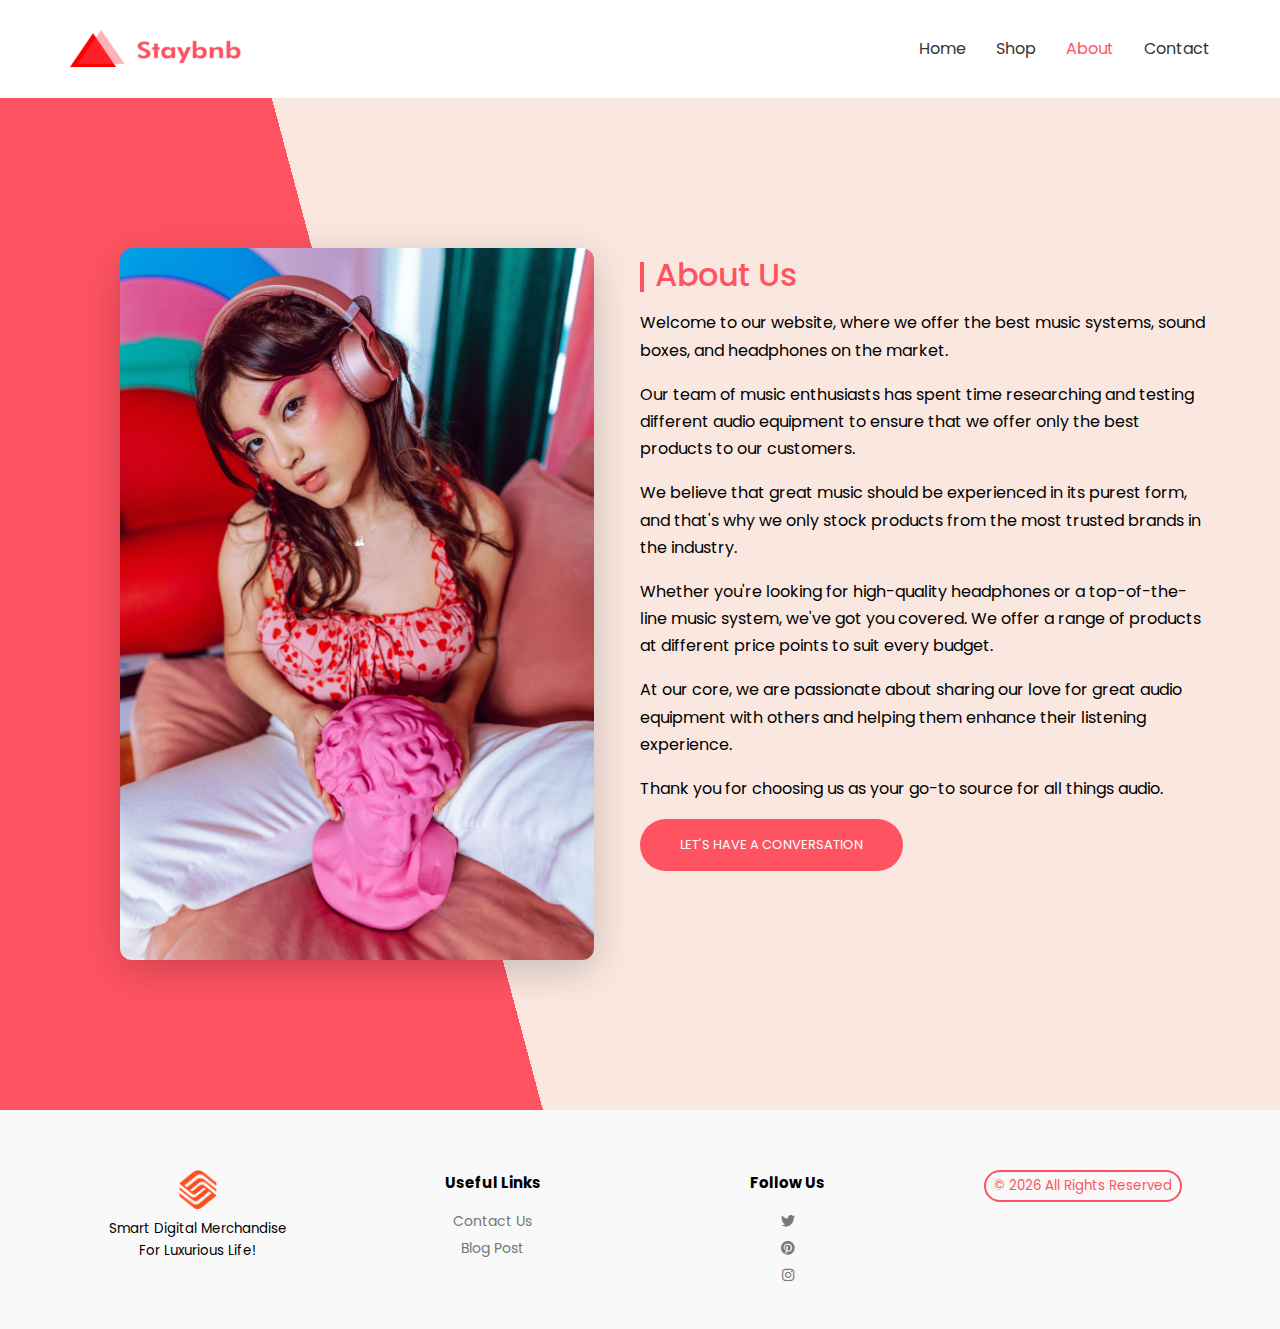
==== about.html @ e1371b51 "Upload Files" ====
<!DOCTYPE html>
<html lang="en">
	<head>
		<meta charset="UTF-8" />
		<meta name="viewport" content="width=device-width, initial-scale=1.0" />
		<link rel="preconnect" href="https://fonts.gstatic.com">
		<link rel="stylesheet" type="text/css" href="https://fonts.googleapis.com/css2?family=Poppins:wght@100;200;300;400;500;600;700;800;900&display=swap" />
		<link rel="stylesheet" type="text/css" href="https://cdnjs.cloudflare.com/ajax/libs/font-awesome/6.2.1/css/all.min.css" />
		<link rel="stylesheet" type="text/css" href="resources/css/grid.css" />
		<link rel="stylesheet" type="text/css" href="resources/css/main.css" />
		<link rel="stylesheet" type="text/css" href="resources/css/responsive.css" />
		<title>About Us &#8212; Affiliate Marketing Website</title>
	</head>
	<body>
		<!-- 'Header' begins -->
		<div id="header" class="no-background header-modified">
			<div class="row">
				<div class="colm-100">
					<!-- 'Logo and Navigation' begins -->
					<div class="logo-and-nav">
						<a href="index.html" class="logo"><img src="resources/images/logo.png" alt="Website Logo" /></a>
						<ul class="navigation">
							<li><a href="index.html">Home</a></li>
							<li><a href="shop.html">Shop</a></li>
							<li><a href="about.html" class="active-page">About</a></li>
							<li><a href="contact.html">Contact</a></li>
						</ul>
						<div class="menu-icon"><i class="fa fa-bars" aria-hidden="true"></i></div>
					</div>
					<!-- 'Logo and Navigation' ends -->
				</div>
			</div>
		</div>
		<!-- 'Header' ends -->
		<div id="about-us">
			<div class="row">
				<div class="colm-100">
					<div id="about-box">
						<div id="about-img">
							<img src="./resources/images/pexels-rodnae-productions-7035302.jpg" alt="">
						</div>
						<div id="about-txt">
							<h1>About Us</h1>
							<p>Welcome to our website, where we offer the best music systems, sound boxes, and headphones on the market.</p>
							<p>Our team of music enthusiasts has spent time researching and testing different audio equipment to ensure that we offer only the best products to our customers.</p>
							<p>We believe that great music should be experienced in its purest form, and that's why we only stock products from the most trusted brands in the industry.</p>
							<p>Whether you're looking for high-quality headphones or a top-of-the-line music system, we've got you covered. We offer a range of products at different price points to suit every budget.</p>
							<p>At our core, we are passionate about sharing our love for great audio equipment with others and helping them enhance their listening experience.</p>
							<p>Thank you for choosing us as your go-to source for all things audio.</p>
							<a class="btn btn-rose" href="contact.html">Let's have a conversation</a>
						</div>
					</div>
				</div>
			</div>
		</div>
		<!-- 'Footer' begins -->
		<div id="footer">
			<div class="row">
				<div class="colm-25">
					<div class="footer-logo">
						<a href="index.html">
						<img src="resources/images/logo-small.png" alt="Logo" />
						<small>Smart Digital Merchandise<br /> For Luxurious Life!</small>
						</a>
					</div>
				</div>
				<div class="colm-25">
					<div class="useful-links">
						<h3 class="footer-menu-heading">Useful Links</h3>
						<ul class="footer-menu">
							<li class="footer-menu-item"><a href="#" class="footer-menu-link">Contact Us</a></li>
							<li class="footer-menu-item"><a href="#" class="footer-menu-link">Blog Post</a></li>
						</ul>
					</div>
				</div>
				<div class="colm-25">
					<div class="follow-us">
						<h3 class="footer-menu-heading">Follow Us</h3>
						<ul class="footer-menu">
							<li class="footer-menu-item"><a href="#" class="footer-menu-link"><i class="fa-brands fa-twitter"></i></a></li>
							<li class="footer-menu-item"><a href="#" class="footer-menu-link"><i class="fa-brands fa-pinterest"></i></a></li>
							<li class="footer-menu-item"><a href="#" class="footer-menu-link"><i class="fa-brands fa-instagram"></i></a></li>
						</ul>
					</div>
				</div>
				<div class="colm-25">
					<div class="copy-right">
						<small>
							©
							<script type="text/javascript">
								document.write(new Date().getFullYear());
							</script> All Rights Reserved
						</small>
					</div>
				</div>
			</div>
		</div>
		<!-- 'Footer' ends -->
		<script type="text/javascript" src="resources/js/main.js"></script>
	</body>
</html>
---- resources/css/grid.css ----
﻿:root {
	--horizontal-gutter: 4rem;	/*-----------  HORIZONTAL GUTTER  -----------*/
}

.row {
	max-width: 114rem;	/*-----------  MAXIMUM WIDTH OF GRID SYSTEM  -----------*/
	height: auto;
	font-size: 1.6rem;
	margin: 0 auto;
	margin-bottom: 8rem;	/*-----------  VERTICAL GUTTER  -----------*/
}

.row:last-child {
	margin-bottom: 0;	/*-----------  REMOVES VERTICAL GUTTER FOR THE LAST ROW FROM TOP  -----------*/
}

.row::after {
	content: "";
	display: table;
	clear: both;
}


/*-----------------------------------------------------------------------------------*/
/*-----------  COMMON STYLES APPLICABLE TO ALL TYPES OF COLUMNS IN A ROW  -----------*/
/*-----------------------------------------------------------------------------------*/
.row [class^="colm-"] {
	height: auto;
	margin-right: var(--horizontal-gutter);
	float: left;
}

.row [class^="colm-"]:last-of-type {
	margin-right: 0;	/*-----------  REMOVES HORIZONTAL GUTTER FOR THE LAST COLUMN FROM LEFT  -----------*/
}


/*-----------------------------------------------------------------------------------*/
/*-----------  COMMON STYLES APPLICABLE TO ALL TYPES OF COLUMNS IN A ROW  -----------*/
/*-----------------------------------------------------------------------------------*/
.row .colm-20 {
	width: calc((100% - 4 * var(--horizontal-gutter)) / 5);
}

.row .colm-25 {
	width: calc((100% - 3 * var(--horizontal-gutter)) / 4);
}

.row .colm-33 {
	width: calc((100% - 2 * var(--horizontal-gutter)) / 3);
}

.row .colm-50 {
	width: calc((100% - var(--horizontal-gutter)) / 2);
}

.row .colm-66 {
	width: calc(((100% - 2 * var(--horizontal-gutter)) / 3) * 2 + var(--horizontal-gutter));
}

.row .colm-75 {
	width: calc(((100% - 3 * var(--horizontal-gutter)) / 4) * 3 + 2 * var(--horizontal-gutter));
}

.row .colm-100 {
	width: 100%;
}
---- resources/css/main.css ----
*,
*::before,
*::after {
	padding: 0;
	margin: 0;
	box-sizing: inherit;
}

html {
	font-size: 62.5%;
	scroll-behavior: smooth;
}

body {
	font-family: 'Poppins', sans-serif;
	font-size: 1rem;
	font-weight: 400;
	line-height: 1.7;
	box-sizing: border-box;
}

ul {
	list-style-type: none;
}

a:link,
a:visited,
a:hover,
a:active {
	text-decoration: none;
}

img {
	max-width: 100%;
}

:root {
	--fiery-rose: #ff5361;
	--fiery-rose-dark: #e91e3b;
	--pink-lemonade: #ffebec;
	--orange: #fc4c1c;
	--orange-dark: #e4562f;
	--linen: #fae8e0;
	--snow: #f9f9f9;
	--boulder: #777;
	--davys-grey: #555;
	--dark-charcoal: #333;
	--black-olive: #3e3e3e;
	--gun-powder: #4d4d4f;
}


/*--------------------------------------------------------*/
/*-------------------- ANIMATIONS ------------------------*/
/*--------------------------------------------------------*/
@keyframes slideLeft {
	0% {
		opacity: 0;
		transform: translateX(10rem);
	}

	80% {
		opacity: 0;
	}

	100% {
		opacity: 1;
		transform: translate(0);
	}
}

@keyframes slideLeftNoDelay {
	0% {
		opacity: 0;
		transform: translateX(10rem);
	}

	100% {
		opacity: 1;
		transform: translate(0);
	}
}

@keyframes moveInFromRight {
	0% {
		opacity: 0;
		-webkit-transform: translateX(10rem);
		transform: translateX(10rem);
	}

	80% {
		-webkit-transform: translateX(-1rem);
		transform: translateX(-1rem);
	}

	100% {
		opacity: 1;
		-webkit-transform: translate(0);
		transform: translate(0);
	}
}

@keyframes moveUpAndDown {
	from {
		transform: translate3d(0, -2.5rem, 0);
	}

	to {
		transform: translate3d(0, 0, 0);
	}
}

@keyframes moveInFromBottom {
	0% {
		opacity: 0;
		-webkit-transform: translateY(3rem);
		transform: translateY(3rem);
	}

	100% {
		opacity: 1;
		-webkit-transform: translate(0);
		transform: translate(0);
	}
}

/*--------------------------------------------------------*/
/*-------------------- ANIMATIONS ------------------------*/
/*--------------------------------------------------------*/


/*--------------------------------------------------------*/
/*-------------------- BUTTONS ---------------------------*/
/*--------------------------------------------------------*/
.btn:link,
.btn:visited {
	display: inline-block;
	font-size: 1.3rem;
	text-transform: uppercase;
	text-decoration: none;
	padding: 1.5rem 4rem;
	border-radius: 100px;
	-webkit-transition: all .2s;
	-o-transition: all .2s;
	transition: all .2s;
	position: relative;
}

.btn:hover {
	-webkit-transform: translateY(-3px);
	-ms-transform: translateY(-3px);
	transform: translateY(-3px);
	-webkit-box-shadow: 0 1rem 2rem rgba(0, 0, 0, 0.2);
	box-shadow: 0 1rem 2rem rgba(0, 0, 0, 0.2);
}

.btn:active {
	-webkit-transform: translateY(-1px);
	-ms-transform: translateY(-1px);
	transform: translateY(-1px);
	-webkit-box-shadow: 0 .5rem 1rem rgba(0, 0, 0, 0.2);
	box-shadow: 0 .5rem 1rem rgba(0, 0, 0, 0.2);
}

.btn::after {
	content: '';
	display: inline-block;
	width: 100%;
	height: 100%;
	border-radius: 100px;
	position: absolute;
	top: 0;
	left: 0;
	z-index: -1;
	-webkit-transition: all .4s;
	-o-transition: all .4s;
	transition: all .4s;
}

.btn:hover::after {
	-webkit-transform: scaleX(1.4), scaleY(1.6);
	-ms-transform: scaleX(1.4), scaleY(1.6);
	transform: scaleX(1.4), scaleY(1.6);
}

.btn-white {
	background-color: #fff;
	color: var(--boulder);
}

.btn-white::after {
	background-color: #fff;
	opacity: 0;
}

.btn-phantom:link,
.btn-phantom:visited {
	background-color: #fff;
	color: var(--boulder);
	-webkit-box-shadow: 0 .5rem 1rem rgba(0, 0, 0, 0.2);
	box-shadow: 0 .5rem 1rem rgba(0, 0, 0, 0.2);
}

.btn-phantom:hover,
.btn-phantom:active {
	outline: 2px solid var(--fiery-rose);
	color: var(--fiery-rose);
}

.btn-rose:link,
.btn-rose:visited {
	background-color: var(--fiery-rose);
	color: #fff;
}

.btn-rose:hover,
.btn-rose:active {
	background-color: var(--fiery-rose-dark);
	color: #fff;
}

.btn-rose::after,
.form-element button:after {
	background-color: var(--fiery-rose);
	opacity: 0;
}

.btn-animated {
	animation: slideLeft 2.2s linear forwards;
}

.btn-custom:link,
.btn-custom:visited {
	font-size: 1.2rem !important;
	padding: 1rem 1.5rem !important;
}

.btn-custom:hover,
.btn-custom:active {
	font-size: 1.2rem !important;
}

/*--------------------------------------------------------*/
/*-------------------- BUTTONS ---------------------------*/
/*--------------------------------------------------------*/


/*--------------------------------------------------------*/
/*-------------------- OTHER UTILITY CLASSES -------------*/
/*--------------------------------------------------------*/
.no-background {
	background: none !important;
	/*-----------  RESETS 'header' CLASS DEFINED LATER  -----------*/
	height: auto !important;
	position: static !important;
}

.active-page:link,
.active-page:visited {
	color: var(--fiery-rose) !important;
}

.active-page:hover,
.active-page:active {
	color: var(--fiery-rose-dark) !important;
}


.text-center {
	text-align: center !important;
}

.float-right {
	float: right;
}

.margin-bottom-big {
	margin-bottom: 8rem;
}

.margin-bottom-small {
	margin-bottom: 1rem;
}

.row-redefined {
	margin-bottom: 4rem;
	/*-----------  RESETS VERTICAL GUTTER DEFINED EARLIER  -----------*/
}

.section-title {
	display: table;
	font-size: 3.5rem;
	text-transform: capitalize;
	font-weight: 600;
	margin: 0 auto;
	/* text-shadow: .5rem 1rem 2rem rgba(0, 0, 0, 0.2); */
	text-shadow: .5rem 1rem 2rem rgba(252, 76, 28, 0.2);
}

.section-title span {
	background-image: linear-gradient(var(--linen), var(--fiery-rose));
	background-clip: text;
	-webkit-background-clip: text;
	font-weight: 700;
	color: transparent;
	-webkit-transition: all .2s;
	-o-transition: all .2s;
	transition: all .2s ease-in-out;
}

.section-title:hover {
	transform: translateY(-.3rem) scale(1.1);
}

.section-desc {
	display: table;
	max-width: 54rem;
	font-size: 1.6rem;
	color: var(--boulder);
	line-height: 1.625;
	margin: 0 auto 1rem auto;
}

.section-heading {
	font-size: 1.6rem !important;
	margin-top: 2rem;
	margin-bottom: 1rem;
}

/*--------------------------------------------------------*/
/*-------------------- OTHER UTILITY CLASSES -------------*/
/*--------------------------------------------------------*/

#header {
	background-image: radial-gradient(#fff, var(--pink-lemonade));
	background-position: center;
	background-size: cover;
	position: relative;
	padding-bottom: .1rem;
	overflow: hidden;
}

#header .logo-and-nav {
	display: flex;
	justify-content: space-between;
	align-items: center;
	padding: 3rem 0;
}

.logo-and-nav .logo img {
	display: block;
}

.logo-and-nav .navigation {
	display: flex;
	align-items: center;
}

.navigation li:not(:first-of-type) {
	padding-left: 3rem;
}

.navigation li a:link,
.navigation li a:visited {
	color: var(--dark-charcoal);
	transition: color .3s ease-in-out;
}

.navigation li a:hover,
.navigation li a:active {
	color: var(--boulder);
}

.logo-and-nav .menu-icon {
	display: none;
}

#header .what-we-offer {
	display: flex;
	align-items: center;
	padding: 14rem 0;
	position: relative;
	overflow: hidden;
}

.what-we-offer .tagline {
	flex: 0 0 50%;
}

.tagline h1 {
	font-size: 5rem;
	line-height: 1.2;
	font-weight: 700;
	margin-bottom: 2.5rem;
}

.tagline p {
	margin-bottom: 3rem;
	animation: slideLeft 1.7s linear forwards;
}

.tagline .tagline-line-1 {
	display: block;
	animation: slideLeftNoDelay 1s linear forwards;
}

.tagline .tagline-line-2 {
	display: block;
	animation: slideLeftNoDelay 1s linear forwards;
}

.what-we-offer .flagship {
	flex: 1;
	overflow: hidden;
}

.flagship img {
	display: block;
	width: auto;
	height: 48rem;
	animation: moveUpAndDown 1.1s;
	animation-direction: alternate;
	animation-timing-function: cubic-bezier(.5, 0.05, 1, .5);
	animation-iteration-count: infinite;
	position: absolute;
	right: 5%;
	bottom: 5.3rem;
}

.what-we-offer .btn:link,
.what-we-offer .btn:visited {
	color: #fff;
	background-color: var(--fiery-rose);
}

.what-we-offer .btn:hover,
.what-we-offer .btn:active {
	color: #fff;
	background-color: var(--fiery-rose-dark);
}

.header-modified {
	background-color: #fff;
	box-shadow: 0 .5rem 1rem rgb(0, 0, 0, 0.05);
}

.custom-shape-divider-bottom-1674999912 {
	position: absolute;
	bottom: 0;
	left: 0;
	width: 100%;
	overflow: hidden;
	line-height: 0;
	transform: rotate(180deg);
}

.custom-shape-divider-bottom-1674999912 svg {
	position: relative;
	display: block;
	width: calc(100% + 1.3px);
	height: 150px;
	transform: rotateY(180deg);
}

.custom-shape-divider-bottom-1674999912 .shape-fill {
	fill: #FFFFFF;
}

#categories-section {
	padding: 5rem 0 11rem 0;
}

#categories-section .category {
	transition: all .5s ease-in-out;
}

.category:hover {
	transform: translateY(-.5rem) scale(1.1);
}

.category .caption span {
	transition: all .5s ease-in-out;
}

.category:hover .caption span {
	color: #fff;
	background-color: var(--fiery-rose);
}

.category a {
	color: transparent;
}

.category img {
	display: block;
	width: 100%;
	height: auto;
	border-radius: 12px;
}

.category .caption {
	margin-top: -1.5rem;
	text-align: center;
	z-index: 2;
}

.category .caption span {
	font-size: 1.3rem;
	text-transform: uppercase;
	text-decoration: none;
	background-color: #fff;
	color: var(--boulder);
	padding: 1.5rem 4rem;
	border-radius: 20rem;
	-webkit-box-shadow: 0 1rem 2rem rgba(0, 0, 0, 0.2);
	box-shadow: 0 1rem 2rem rgba(0, 0, 0, 0.2);
}

#popular-products-section {
	background-color: rgb(252, 250, 250, 0.7);
}

#popular-products-section,
#new-arrivals-section {
	padding: 6rem 0;
}

.merchandises .merchandise {
	transition: transform .5s;
}

.merchandises .merchandise:hover {
	transform: translateY(-.5rem);
}

.merchandises .merchandise img {
	display: block;
	width: 100%;
	height: auto;
	border-radius: 12px;
}

.merchandise h3 {
	font-weight: 400;
	margin-top: .5rem;
	margin-left: .5rem;
}

.merchandise .btn {
	margin: 1.35rem 0 0 0;
}

.merchandise .btn .fa {
	padding-right: .6rem;
}

.merchandise small {
	display: block;
	margin-top: .5rem;
	margin-left: .5rem;
}

.rating {
	margin-top: .5rem;
	margin-left: .5rem;
}

.rating .fa {
	color: var(--orange);
	transition: .4s;
}

.rating .fa:hover {
	color: var(--orange-dark);
	transform: scale(1.3);
}

#offers-section {
	background-image: radial-gradient(#fff, var(--linen));
	padding: 12rem 0 4.5rem 0;
}

#offers-section .offer-img img {
	display: block;
	margin: 0 auto;
	width: auto;
	height: 50rem;
	animation: moveUpAndDown 1.1s;
	animation-direction: alternate;
	animation-timing-function: cubic-bezier(.5, 0.05, 1, .5);
	animation-iteration-count: infinite;
}

#offers-section .offer-text {
	width: 100%;
	height: 50rem;
	padding-top: 10rem;
}

.offer-text h3 {
	font-size: 3.5rem;
}

.offer-text small {
	display: block;
}

.offer-text .btn {
	margin: 1.5rem 0 0 0;
	padding: 1rem 3rem;
}

#footer {
	background-color: var(--snow);
	/* background-color: #eeedec; */
	padding: 6rem 0 4rem 0;
}

#footer .footer-logo {
	text-align: center;
}

.footer-logo a {
	color: transparent;
}

.footer-logo img {
	width: 4rem;
	height: auto;
}

.footer-logo small {
	display: block;
	color: #000;
}

.footer-menu-heading {
	font-size: 1.5rem;
	text-align: center;
	margin-bottom: 1.2rem;
}

.footer-menu {
	text-align: center;
}

.footer-menu .footer-menu-item .footer-menu-link:link,
.footer-menu .footer-menu-item .footer-menu-link:visited {
	font-size: 1.4rem;
	color: var(--boulder);
}

.footer-menu .footer-menu-item .footer-menu-link:hover,
.footer-menu .footer-menu-item .footer-menu-link:active {
	color: var(--fiery-rose);
}

.footer-menu .footer-menu-item .footer-menu-link:hover i,
.footer-menu .footer-menu-item .footer-menu-link:active i {
	transform: scale(1.1);
}

#footer .copy-right {
	width: 100%;
	height: auto;
	text-align: center;
}

.copy-right small {
	display: inline-block;
	color: var(--fiery-rose);
	padding: .3rem .8rem;
	border: 2px solid var(--fiery-rose);
	border-radius: 100px;
}

.price {
	display: block;
	font-size: 2rem;
	font-weight: 600;
	margin-top: 2rem;
}

#all-products-section #product-category-tabs {
	display: flex;
	justify-content: center;
	margin: 1.5rem 1rem;
}

#product-category-tabs ul {
	display: flex;
	width: 100%;
}

#product-category-tabs ul li {
	width: calc((100% - 2 * .7rem) / 3);
	/* border: 1px solid red; */
}

#product-category-tabs ul li:not(:last-child) {
	margin-right: .7rem;
}

#product-category-tabs ul li .product-category-tab {
	/*padding: 1rem 2.5rem;*/
	width: 100%;
	height: 100%;
	/* border: 1px solid green; */
	text-align: center;
	font-weight: 600;
	letter-spacing: .1rem;
	text-transform: uppercase;
	opacity: 0.8;
	transition: all .2s ease-in-out;
}

#product-category-tabs ul li.active .product-category-tab,
#product-category-tabs ul li .product-category-tab:hover {
	opacity: 1;
	transform: translateY(-.2rem);
}

.product-category-tab {
	background: none;
	color: inherit;
	border: none;
	padding: 0;
	font: inherit;
	cursor: pointer;
	outline: inherit;
}

.product-category-tab .tab-icon {
	color: var(--fiery-rose);
}

.product-category-tab .tab-label {
	color: var(--dark-charcoal);
	margin-left: .25rem;
}

.active-tab>.tab-label {
	color: var(--fiery-rose);
}

#all-products-section .product {
	display: flex;
	justify-content: space-between;
	flex-wrap: wrap;
	padding: 3rem 0;
	border-top: 1px solid #ccc;
}

.product .product-image {
	flex: 0 0 40%;
}

.product-image img {
	display: block;
	width: auto;
	max-width: 100%;
	max-height: 70rem;
	margin: 0 auto;
	/* border-radius: 1.2rem; */
}

.product .product-info {
	flex: 0 0 58%;
	/* color: var(--davys-grey); */
}

.product-info h2 {
	font-size: 2.2rem;
	font-weight: 600;
	color: var(--dark-charcoal);
	margin: .4rem 0 .67rem 0;
}

.product-info .rating i {
	color: #ff5361;
}

.product-info .rating i:not(:last-of-type) {
	margin-right: .4rem;
}

.product-highlights {
	color: var(--fiery-rose);
	font-weight: 500;
	text-transform: capitalize;
	margin-bottom: 1.34rem;
}

.product-description,
.additional-info {
	margin-top: 1.1rem;
	margin-bottom: .9rem;
}

.product-info .product-feature {
	margin-left: 1rem;
	margin-bottom: 1rem;
	font-weight: 500;
	font-size: 1.5rem;
	letter-spacing: .04rem;
}

.product-feature span {
	color: #0cff84;
	font-size: 1.7rem;
	font-weight: 900 !important;
	margin-right: .3rem;
}

.product-info h4 {}

#contact-us {
	padding: 15rem 0;
	/* background-color: var(--fiery-rose); */
	background-image: linear-gradient(to right bottom, var(--fiery-rose), var(--fiery-rose-dark));
}

#contact-us #contact-box {
	width: 100%;
	background-color: var(--black-olive);
	border-radius: 12px;
	box-shadow: 0 2rem 4rem rgba(0, 0, 0, 0.4);
}

#contact-box #contact-box-header {
	background-color: var(--gun-powder);
	padding: 1rem 2rem;
	border-radius: 12px 12px 0 0;
	display: flex;
	justify-content: space-between;
	align-items: center;
}

#contact-box-header-left .contact-box-header-circle {
	display: inline-block;
	width: 8px;
	height: 8px;
	margin-right: 3px;
	border-radius: 50%;
}

.contact-box-header-circle.one {
	background-color: #ed1c6f;
}

.contact-box-header-circle.two {
	background-color: #e8e925;
}

.contact-box-header-circle.three {
	background-color: #74c54f;
}

#contact-box-header-right .contact-box-header-ellipsis {
	display: inline-block;
	width: 3px;
	height: 3px;
	margin-left: 2px;
	border-radius: 50%;
	background-color: #999;
}

#contact-box #contact-box-content {
	display: flex;
}

#contact-box-content .contact-info {
	flex: 1;
	padding: 5rem;
}

.contact-info.left {
	display: flex;
	flex-direction: column;
}

.contact-info.left h1 {
	display: flex;
	flex-direction: column;
	color: var(--fiery-rose);
	font-size: 2.5rem;
	font-weight: 500;
	position: relative;
}

.contact-info.left h1:after {
	content: '';
	display: block;
	left: 0;
	bottom: -1rem;
	width: 2.5rem;
	height: .4rem;
	background-color: var(--fiery-rose);
	position: absolute;
}

.contact-info.left p {
	margin-top: auto;
	font-size: 1.1rem;
	color: #888;
}

.form-element {
	margin-bottom: 1.5rem;
}

.form-element.message {
	margin-top: 4rem;
}

.form-element.send {
	margin-bottom: 0;
}

.form-control {
	width: 100%;
	padding: 1rem 0;
	background-color: transparent;
	border: none;
	border-bottom: 1px solid #666;
	outline: none;
	color: #ddd;
	font-size: 1.4rem;
	text-transform: uppercase;
	transition: border-color .2s;
}

.form-control::placeholder {
	/* color: #666; */
	color: #888;
}

.form-control:focus {
	border-bottom-color: #ddd;
}

.form-button {
	display: inline-block;
	text-transform: uppercase;
	background-color: transparent;
	color: var(--fiery-rose);
	font-size: 1.4rem;
	border: 2px solid var(--fiery-rose);
	border-radius: 100px;
	outline: none;
	cursor: pointer;
	padding: 0.2rem 1rem;
	transition: all .1s;
}

.form-button:hover,
.form-button:active {
	color: var(--fiery-rose-dark);
	border: 2px solid var(--fiery-rose-dark);
}

#about-us {
	padding: 10rem 0;
	/* background-color: var(--fiery-rose); */
	background-image: linear-gradient(75deg, var(--fiery-rose) 0%, var(--fiery-rose) 35%, var(--linen) 35%, var(--linen) 100%);
	/* background-image: radial-gradient(circle at 0, var(--fiery-rose) 35%, var(--pink-lemonade) 35%); */
}

#about-us #about-box {
	width: 100%;
	background-color: transparent;
	display: flex;
	justify-content: space-between;
	flex-wrap: wrap;
}

#about-box #about-img {
	flex: 0 0 46%;
	padding: 5rem 0 5rem 5rem;
}

#about-img img {
	display: block;
	width: 100%;
	height: auto;
	border-radius: 12px;
	box-shadow: 0 1rem 4rem rgba(0, 0, 0, 0.2);
}

#about-box #about-txt {
	flex: 0 0 50%;
	padding: 5rem 0 5rem 0;
}

#about-txt h1 {
	color: var(--fiery-rose);
	font-weight: 500;
	position: relative;
	margin: 0 0 .7rem 1.5rem;
}

#about-txt h1:after {
	content: '';
	display: block;
	left: -1.5rem;
	top: 25%;
	width: .4rem;
	height: 3rem;
	background-color: var(--fiery-rose);
	position: absolute;
}

#about-txt p {
	margin-bottom: 1.7rem;
}
---- resources/css/responsive.css ----
/*--- Big desktops ---*/
@media only screen and (min-width:112.5em) {	/*1800px*/
	html {
		font-size: 75%;
	}
}


/*--- Tablets in landscape mode ---*/
@media only screen and (max-width:75em) {	/*1200px*/
	:root {
		--horizontal-gutter: 3rem !important;	/*-----------  HORIZONTAL GUTTER  -----------*/
	}
	html {
		font-size: 56.25% !important;
	}
	.row {
		max-width: 90% !important;	/*-----------  MAXIMUM WIDTH OF GRID SYSTEM  -----------*/
	}
	.tagline h1 {
		font-size: 4.5rem !important;
		line-height: 1.2;
		font-weight: 700;
		margin-bottom: 2.5rem;
	}
	.category .caption span {
		font-size: 1.2rem !important;
		letter-spacing: .05rem;
		padding: .75rem 2rem !important;
	}
	.product-details-img .main-img img {
		width: 26.38rem;
		height: 34.56rem;
	}
}


/*--- Tablets in portrait mode ---*/
@media only screen and (max-width:56.25em) {	/*900px*/
	:root {
		--horizontal-gutter: 6rem !important;	/*-----------  HORIZONTAL GUTTER  -----------*/
	}
	.row {
		width: 90% !important;
		max-width: 65rem !important;
		margin-bottom: 6rem;
	}
	.row:not(:first-of-type) {
		margin-bottom: 0 !important;
	}
	.row [class^="colm-"] {
		width: 100%;
		margin: 0 auto 6rem auto !important;
	}
	html {
		font-size: 50%;
	}
	body {
		padding: 0;
	}
	/*--------------------------------------------------------*/
	/*-------------------- OTHER UTILITY CLASSES -------------*/
	/*--------------------------------------------------------*/
	.margin-bottom-big {
		margin-bottom: 5rem;
	}
	.row-redefined {
		margin-bottom: 1rem;	/*-----------  RESETS VERTICAL GUTTER DEFINED EARLIER  -----------*/
	}
	/*--------------------------------------------------------*/
	/*-------------------- OTHER UTILITY CLASSES -------------*/
	/*--------------------------------------------------------*/
	.logo-and-nav:hover::before {
		display: none;
	}
	.logo-and-nav .navigation {
		display: block;
		width: calc(100% - 2rem);
		height: 0;
		position: absolute;
		top: 7.5rem;
		left: 50%;
		transform: translateX(-50%);
		background-color: #333;
		/* padding: 1.5rem 0; */
		border-radius: 3px;
		z-index: 20;
		overflow: hidden;
		transition: all .2s ease;
	}
	.navigation li {
		display: block;
	}
	.navigation li a:link,
	.navigation li a:visited {
		display: block;
		color: #fff;
		text-align: right;
		padding: 0 3.75rem 0 0 !important;
	}
	.logo-and-nav .menu-icon {
		display: flex;
		align-items: center;
		font-size: 2.75rem;
		cursor: pointer;
	}
	.menu-icon i {
		transition: all 1s ease;
	}
	#header .what-we-offer {
		flex-direction: column-reverse;
		padding: 6rem 0 8rem 0;
		overflow: hidden;
	}
	.what-we-offer .tagline {
		flex: 1 !important;
		text-align: center;
	}
	.what-we-offer .flagship {
		overflow: hidden;
		padding-top: 2.5rem;
	}
	.flagship img {
		display: block;
		position: static;
		right: 0;
		bottom: 0;
		margin: 0 auto;
	}
	.category:hover {
		transform: translateY(-.5rem) scale(1.025) !important;
	}
	.category .caption span {
		font-size: 1.3rem !important;
		padding: 1.5rem 8rem !important;
	}
	.product-catalogue .section-title {
		margin: 0;	/*-----------  RESETS 'section-title' CLASS DEFINED EARLIER  -----------*/
		font-size: 2.3rem;
	}
	.product-catalogue form select {
		border: 1px solid var(--orange);
		border-radius: 100px;
		outline: 1px solid transparent;
		padding: .35rem 1rem;
	}
	.merchandise {
		text-align: center;
	}
	.merchandise h3 {
		font-weight: 400;
		margin-top: 1.2rem;
		margin-left: .5rem;
	}
	.exhaustive {
		margin-top: 1.75rem !important;
	}
	#offers-section {
		text-align: center;
		padding: 8rem 0 2rem 0;
	}
	#offers-section .offer-img {
		margin-bottom: -6rem;
	}
	#offers-section .offer-img img {
		margin: 0 auto;
	}
	#offers-section .offer-text {
		width: 100%;
		height: auto;
		padding-top: 0;
	}
	#footer {
		padding: 6rem 0 0 0;
	}
	.product-details-img .main-img img {
		width: 100%;
		height: auto;
	}
	#product-details .thumbnails {
		display: table;
		text-align: center;
	}
	.thumbnails .thumbnail {
		display: table-cell;
		vertical-align: middle;
		text-align: center;
		border-right: 0;
		cursor: pointer;
	}
	.product .product-image {
		flex: 100%;
	}
	.product .product-info {
		flex: 100%;
	}
	#about-us {
		background-image: linear-gradient(to right bottom, var(--fiery-rose), var(--linen));
	}
	#about-us #about-box {
		width: 100%;
		background-color: rgb(255, 255, 255, 0.75);
		border-radius: 12px;
		box-shadow: 0 1rem 4rem rgba(0, 0, 0, 0.2);
	}
	#about-box #about-img {
		flex: 100%;
		padding: 2.5rem;
		padding-bottom: none;
	}
	#about-img img {
		clip-path: polygon(0 0, 100% 0%, 100% 100%, 0 92.5%);
		border-radius: 3px 3px 0 0;
		/* border-radius: 0; */
		box-shadow: inset 0px 3px 15px rgba(0, 0, 0, 0.2) !important;
	}
	#about-box #about-txt {
		flex: 100%;
		padding: 0 2.5rem 2.5rem 2.5rem;
		margin-top: -2.5rem;
	}
	#about-txt p {
		text-align: justify;
	}
	
}


/*--- Phones ---*/
@media only screen and (max-width:37.5em) {     /*600px*/
	body {
		overflow-x: hidden;
	}
	.row {
		max-width: 50rem !important;
	}
	/*--------------------------------------------------------*/
	/*-------------------- OTHER UTILITY CLASSES -------------*/
	/*--------------------------------------------------------*/
	.section-title {
		font-size: 2.85rem;
	}
	/*--------------------------------------------------------*/
	/*-------------------- OTHER UTILITY CLASSES -------------*/
	/*--------------------------------------------------------*/
	.tagline h1 {
		font-size: 4rem !important;
		line-height: 1.2;
		font-weight: 700;
		margin-bottom: 2.5rem;
	}
	.flagship img {
		display: block;
		width: 100%;
		height: auto;
		animation: moveUpAndDown 1.1s;
		animation-direction: alternate;
		animation-timing-function: cubic-bezier(.5, 0.05, 1, .5);
		animation-iteration-count: infinite;
		position: static;
		margin-right: -6.5%;
	}
	#offers-section .offer-img {
		margin-bottom: -5.75rem;
	}
	#offers-section .offer-img img {
		width: 100%;
		height: auto;
	}
	.offer-text p {
		margin-bottom: 1.4rem;
	}
	.offer-text h3 {
		font-size: 2.9rem;
		margin-bottom: 1.4rem;
	}
	.offer-text small {
		margin-bottom: 1.5rem;
	}
	.product-category-tab .tab-icon {
		display: block;
		font-size: 2.5rem;
	}
	.product-category-tab .tab-label {
		display: block;
		font-size: 1.2rem;
		margin-left: 0;
	}
	/* .product .product-image {
		flex: 100%;
	}
	.product .product-info {
		flex: 100%;
	} */
	#contact-us {
		padding: 10rem 0 5rem;
	}
	#contact-box #contact-box-content {
		flex-direction: column;
	}
	.contact-info.left h1 {
		flex-direction: row;
	}
	.contact-info.left h1:after {
		display: none;
	}
	#about-us {
		padding: 6rem 0 0;
	}
	#about-box {
		flex-direction: column;
	}
	#footer {
		padding: 5rem 0 0 0;
	}
}

/*--- Smaller Phones ---*/
 @media only screen and (max-width:23.125em) {		/*370px*/
	.product-category-tab .tab-icon {
		font-size: 3rem;
		color: #333;
	}

	.active-tab > .tab-icon {
		color: var(--fiery-rose);
	}

	.product-category-tab .tab-label {
		display: none;
	}
}
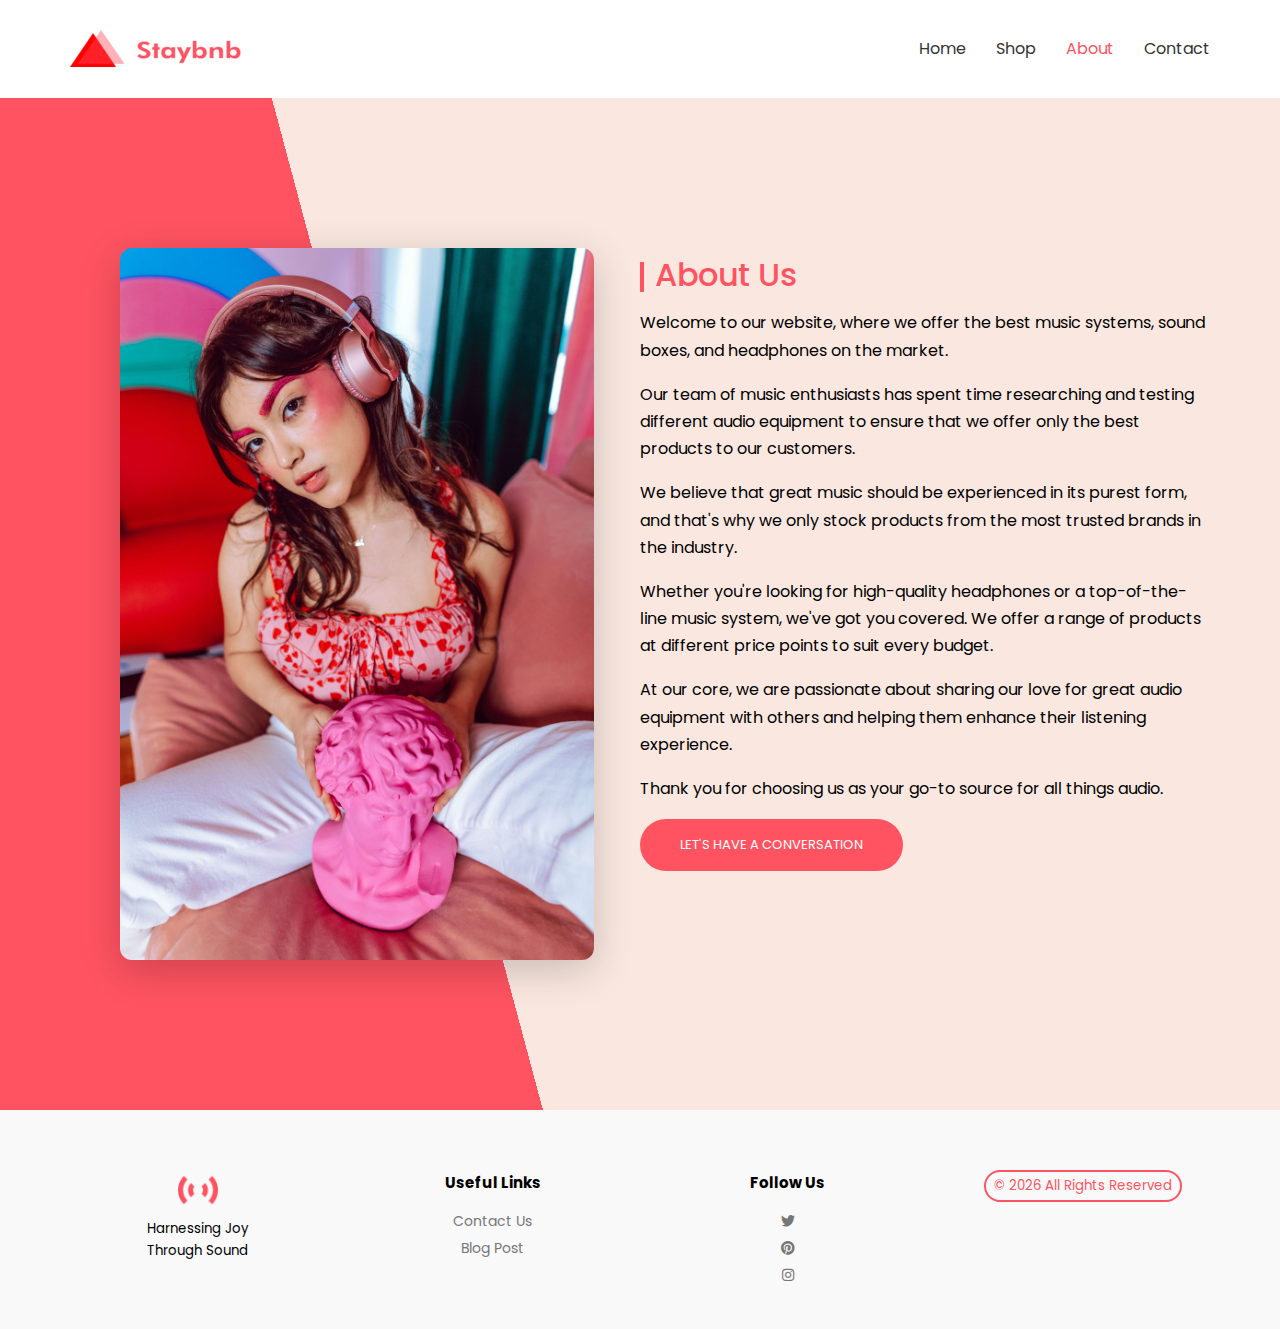
==== commit a0d1a03a: "Update" ====
--- a/about.html
+++ b/about.html
@@ -1,101 +1,101 @@
-<!DOCTYPE html>
-<html lang="en">
-	<head>
-		<meta charset="UTF-8" />
-		<meta name="viewport" content="width=device-width, initial-scale=1.0" />
-		<link rel="preconnect" href="https://fonts.gstatic.com">
-		<link rel="stylesheet" type="text/css" href="https://fonts.googleapis.com/css2?family=Poppins:wght@100;200;300;400;500;600;700;800;900&display=swap" />
-		<link rel="stylesheet" type="text/css" href="https://cdnjs.cloudflare.com/ajax/libs/font-awesome/6.2.1/css/all.min.css" />
-		<link rel="stylesheet" type="text/css" href="resources/css/grid.css" />
-		<link rel="stylesheet" type="text/css" href="resources/css/main.css" />
-		<link rel="stylesheet" type="text/css" href="resources/css/responsive.css" />
-		<title>About Us &#8212; Affiliate Marketing Website</title>
-	</head>
-	<body>
-		<!-- 'Header' begins -->
-		<div id="header" class="no-background header-modified">
-			<div class="row">
-				<div class="colm-100">
-					<!-- 'Logo and Navigation' begins -->
-					<div class="logo-and-nav">
-						<a href="index.html" class="logo"><img src="resources/images/logo.png" alt="Website Logo" /></a>
-						<ul class="navigation">
-							<li><a href="index.html">Home</a></li>
-							<li><a href="shop.html">Shop</a></li>
-							<li><a href="about.html" class="active-page">About</a></li>
-							<li><a href="contact.html">Contact</a></li>
-						</ul>
-						<div class="menu-icon"><i class="fa fa-bars" aria-hidden="true"></i></div>
-					</div>
-					<!-- 'Logo and Navigation' ends -->
-				</div>
-			</div>
-		</div>
-		<!-- 'Header' ends -->
-		<div id="about-us">
-			<div class="row">
-				<div class="colm-100">
-					<div id="about-box">
-						<div id="about-img">
-							<img src="./resources/images/pexels-rodnae-productions-7035302.jpg" alt="">
-						</div>
-						<div id="about-txt">
-							<h1>About Us</h1>
-							<p>Welcome to our website, where we offer the best music systems, sound boxes, and headphones on the market.</p>
-							<p>Our team of music enthusiasts has spent time researching and testing different audio equipment to ensure that we offer only the best products to our customers.</p>
-							<p>We believe that great music should be experienced in its purest form, and that's why we only stock products from the most trusted brands in the industry.</p>
-							<p>Whether you're looking for high-quality headphones or a top-of-the-line music system, we've got you covered. We offer a range of products at different price points to suit every budget.</p>
-							<p>At our core, we are passionate about sharing our love for great audio equipment with others and helping them enhance their listening experience.</p>
-							<p>Thank you for choosing us as your go-to source for all things audio.</p>
-							<a class="btn btn-rose" href="contact.html">Let's have a conversation</a>
-						</div>
-					</div>
-				</div>
-			</div>
-		</div>
-		<!-- 'Footer' begins -->
-		<div id="footer">
-			<div class="row">
-				<div class="colm-25">
-					<div class="footer-logo">
-						<a href="index.html">
-						<img src="resources/images/logo-small.png" alt="Logo" />
-						<small>Smart Digital Merchandise<br /> For Luxurious Life!</small>
-						</a>
-					</div>
-				</div>
-				<div class="colm-25">
-					<div class="useful-links">
-						<h3 class="footer-menu-heading">Useful Links</h3>
-						<ul class="footer-menu">
-							<li class="footer-menu-item"><a href="#" class="footer-menu-link">Contact Us</a></li>
-							<li class="footer-menu-item"><a href="#" class="footer-menu-link">Blog Post</a></li>
-						</ul>
-					</div>
-				</div>
-				<div class="colm-25">
-					<div class="follow-us">
-						<h3 class="footer-menu-heading">Follow Us</h3>
-						<ul class="footer-menu">
-							<li class="footer-menu-item"><a href="#" class="footer-menu-link"><i class="fa-brands fa-twitter"></i></a></li>
-							<li class="footer-menu-item"><a href="#" class="footer-menu-link"><i class="fa-brands fa-pinterest"></i></a></li>
-							<li class="footer-menu-item"><a href="#" class="footer-menu-link"><i class="fa-brands fa-instagram"></i></a></li>
-						</ul>
-					</div>
-				</div>
-				<div class="colm-25">
-					<div class="copy-right">
-						<small>
-							©
-							<script type="text/javascript">
-								document.write(new Date().getFullYear());
-							</script> All Rights Reserved
-						</small>
-					</div>
-				</div>
-			</div>
-		</div>
-		<!-- 'Footer' ends -->
-		<script type="text/javascript" src="resources/js/main.js"></script>
-	</body>
-</html>
+<!DOCTYPE html>
+<html lang="en">
+	<head>
+		<meta charset="UTF-8" />
+		<meta name="viewport" content="width=device-width, initial-scale=1.0" />
+		<link rel="preconnect" href="https://fonts.gstatic.com">
+		<link rel="stylesheet" type="text/css" href="https://fonts.googleapis.com/css2?family=Poppins:wght@100;200;300;400;500;600;700;800;900&display=swap" />
+		<link rel="stylesheet" type="text/css" href="https://cdnjs.cloudflare.com/ajax/libs/font-awesome/6.2.1/css/all.min.css" />
+		<link rel="stylesheet" type="text/css" href="resources/css/grid.css" />
+		<link rel="stylesheet" type="text/css" href="resources/css/main.css" />
+		<link rel="stylesheet" type="text/css" href="resources/css/responsive.css" />
+		<title>About Us &#8212; Affiliate Marketing Website</title>
+	</head>
+	<body>
+		<!-- 'Header' begins -->
+		<div id="header" class="no-background header-modified">
+			<div class="row">
+				<div class="colm-100">
+					<!-- 'Logo and Navigation' begins -->
+					<div class="logo-and-nav">
+						<a href="index.html" class="logo"><img src="resources/images/logo.png" alt="Website Logo" /></a>
+						<ul class="navigation">
+							<li><a href="index.html">Home</a></li>
+							<li><a href="shop.html">Shop</a></li>
+							<li><a href="about.html" class="active-page">About</a></li>
+							<li><a href="contact.html">Contact</a></li>
+						</ul>
+						<div class="menu-icon"><i class="fa fa-bars" aria-hidden="true"></i></div>
+					</div>
+					<!-- 'Logo and Navigation' ends -->
+				</div>
+			</div>
+		</div>
+		<!-- 'Header' ends -->
+		<div id="about-us">
+			<div class="row">
+				<div class="colm-100">
+					<div id="about-box">
+						<div id="about-img">
+							<img src="./resources/images/pexels-rodnae-productions-7035302.jpg" alt="">
+						</div>
+						<div id="about-txt">
+							<h1>About Us</h1>
+							<p>Welcome to our website, where we offer the best music systems, sound boxes, and headphones on the market.</p>
+							<p>Our team of music enthusiasts has spent time researching and testing different audio equipment to ensure that we offer only the best products to our customers.</p>
+							<p>We believe that great music should be experienced in its purest form, and that's why we only stock products from the most trusted brands in the industry.</p>
+							<p>Whether you're looking for high-quality headphones or a top-of-the-line music system, we've got you covered. We offer a range of products at different price points to suit every budget.</p>
+							<p>At our core, we are passionate about sharing our love for great audio equipment with others and helping them enhance their listening experience.</p>
+							<p>Thank you for choosing us as your go-to source for all things audio.</p>
+							<a class="btn btn-rose" href="contact.html">Let's have a conversation</a>
+						</div>
+					</div>
+				</div>
+			</div>
+		</div>
+		<!-- 'Footer' begins -->
+		<div id="footer">
+			<div class="row">
+				<div class="colm-25">
+					<div class="footer-logo">
+						<a href="index.html">
+						<img src="resources/images/logo-small.png" alt="Logo" />
+						<small>Harnessing Joy<br /> Through Sound</small>
+						</a>
+					</div>
+				</div>
+				<div class="colm-25">
+					<div class="useful-links">
+						<h3 class="footer-menu-heading">Useful Links</h3>
+						<ul class="footer-menu">
+							<li class="footer-menu-item"><a href="#" class="footer-menu-link">Contact Us</a></li>
+							<li class="footer-menu-item"><a href="#" class="footer-menu-link">Blog Post</a></li>
+						</ul>
+					</div>
+				</div>
+				<div class="colm-25">
+					<div class="follow-us">
+						<h3 class="footer-menu-heading">Follow Us</h3>
+						<ul class="footer-menu">
+							<li class="footer-menu-item"><a href="#" class="footer-menu-link"><i class="fa-brands fa-twitter"></i></a></li>
+							<li class="footer-menu-item"><a href="#" class="footer-menu-link"><i class="fa-brands fa-pinterest"></i></a></li>
+							<li class="footer-menu-item"><a href="#" class="footer-menu-link"><i class="fa-brands fa-instagram"></i></a></li>
+						</ul>
+					</div>
+				</div>
+				<div class="colm-25">
+					<div class="copy-right">
+						<small>
+							©
+							<script type="text/javascript">
+								document.write(new Date().getFullYear());
+							</script> All Rights Reserved
+						</small>
+					</div>
+				</div>
+			</div>
+		</div>
+		<!-- 'Footer' ends -->
+		<script type="text/javascript" src="resources/js/main.js"></script>
+	</body>
+</html>
--- a/resources/css/grid.css
+++ b/resources/css/grid.css
@@ -1,68 +1,68 @@
-﻿:root {
-	--horizontal-gutter: 4rem;	/*-----------  HORIZONTAL GUTTER  -----------*/
-}
-
-.row {
-	max-width: 114rem;	/*-----------  MAXIMUM WIDTH OF GRID SYSTEM  -----------*/
-	height: auto;
-	font-size: 1.6rem;
-	margin: 0 auto;
-	margin-bottom: 8rem;	/*-----------  VERTICAL GUTTER  -----------*/
-}
-
-.row:last-child {
-	margin-bottom: 0;	/*-----------  REMOVES VERTICAL GUTTER FOR THE LAST ROW FROM TOP  -----------*/
-}
-
-.row::after {
-	content: "";
-	display: table;
-	clear: both;
-}
-
-
-/*-----------------------------------------------------------------------------------*/
-/*-----------  COMMON STYLES APPLICABLE TO ALL TYPES OF COLUMNS IN A ROW  -----------*/
-/*-----------------------------------------------------------------------------------*/
-.row [class^="colm-"] {
-	height: auto;
-	margin-right: var(--horizontal-gutter);
-	float: left;
-}
-
-.row [class^="colm-"]:last-of-type {
-	margin-right: 0;	/*-----------  REMOVES HORIZONTAL GUTTER FOR THE LAST COLUMN FROM LEFT  -----------*/
-}
-
-
-/*-----------------------------------------------------------------------------------*/
-/*-----------  COMMON STYLES APPLICABLE TO ALL TYPES OF COLUMNS IN A ROW  -----------*/
-/*-----------------------------------------------------------------------------------*/
-.row .colm-20 {
-	width: calc((100% - 4 * var(--horizontal-gutter)) / 5);
-}
-
-.row .colm-25 {
-	width: calc((100% - 3 * var(--horizontal-gutter)) / 4);
-}
-
-.row .colm-33 {
-	width: calc((100% - 2 * var(--horizontal-gutter)) / 3);
-}
-
-.row .colm-50 {
-	width: calc((100% - var(--horizontal-gutter)) / 2);
-}
-
-.row .colm-66 {
-	width: calc(((100% - 2 * var(--horizontal-gutter)) / 3) * 2 + var(--horizontal-gutter));
-}
-
-.row .colm-75 {
-	width: calc(((100% - 3 * var(--horizontal-gutter)) / 4) * 3 + 2 * var(--horizontal-gutter));
-}
-
-.row .colm-100 {
-	width: 100%;
-}
-
+﻿:root {
+	--horizontal-gutter: 4rem;	/*-----------  HORIZONTAL GUTTER  -----------*/
+}
+
+.row {
+	max-width: 114rem;	/*-----------  MAXIMUM WIDTH OF GRID SYSTEM  -----------*/
+	height: auto;
+	font-size: 1.6rem;
+	margin: 0 auto;
+	margin-bottom: 8rem;	/*-----------  VERTICAL GUTTER  -----------*/
+}
+
+.row:last-child {
+	margin-bottom: 0;	/*-----------  REMOVES VERTICAL GUTTER FOR THE LAST ROW FROM TOP  -----------*/
+}
+
+.row::after {
+	content: "";
+	display: table;
+	clear: both;
+}
+
+
+/*-----------------------------------------------------------------------------------*/
+/*-----------  COMMON STYLES APPLICABLE TO ALL TYPES OF COLUMNS IN A ROW  -----------*/
+/*-----------------------------------------------------------------------------------*/
+.row [class^="colm-"] {
+	height: auto;
+	margin-right: var(--horizontal-gutter);
+	float: left;
+}
+
+.row [class^="colm-"]:last-of-type {
+	margin-right: 0;	/*-----------  REMOVES HORIZONTAL GUTTER FOR THE LAST COLUMN FROM LEFT  -----------*/
+}
+
+
+/*-----------------------------------------------------------------------------------*/
+/*-----------  COMMON STYLES APPLICABLE TO ALL TYPES OF COLUMNS IN A ROW  -----------*/
+/*-----------------------------------------------------------------------------------*/
+.row .colm-20 {
+	width: calc((100% - 4 * var(--horizontal-gutter)) / 5);
+}
+
+.row .colm-25 {
+	width: calc((100% - 3 * var(--horizontal-gutter)) / 4);
+}
+
+.row .colm-33 {
+	width: calc((100% - 2 * var(--horizontal-gutter)) / 3);
+}
+
+.row .colm-50 {
+	width: calc((100% - var(--horizontal-gutter)) / 2);
+}
+
+.row .colm-66 {
+	width: calc(((100% - 2 * var(--horizontal-gutter)) / 3) * 2 + var(--horizontal-gutter));
+}
+
+.row .colm-75 {
+	width: calc(((100% - 3 * var(--horizontal-gutter)) / 4) * 3 + 2 * var(--horizontal-gutter));
+}
+
+.row .colm-100 {
+	width: 100%;
+}
+
--- a/resources/css/main.css
+++ b/resources/css/main.css
@@ -1,1015 +1,1018 @@
-*,
-*::before,
-*::after {
-	padding: 0;
-	margin: 0;
-	box-sizing: inherit;
-}
-
-html {
-	font-size: 62.5%;
-	scroll-behavior: smooth;
-}
-
-body {
-	font-family: 'Poppins', sans-serif;
-	font-size: 1rem;
-	font-weight: 400;
-	line-height: 1.7;
-	box-sizing: border-box;
-}
-
-ul {
-	list-style-type: none;
-}
-
-a:link,
-a:visited,
-a:hover,
-a:active {
-	text-decoration: none;
-}
-
-img {
-	max-width: 100%;
-}
-
-:root {
-	--fiery-rose: #ff5361;
-	--fiery-rose-dark: #e91e3b;
-	--pink-lemonade: #ffebec;
-	--orange: #fc4c1c;
-	--orange-dark: #e4562f;
-	--linen: #fae8e0;
-	--snow: #f9f9f9;
-	--boulder: #777;
-	--davys-grey: #555;
-	--dark-charcoal: #333;
-	--black-olive: #3e3e3e;
-	--gun-powder: #4d4d4f;
-}
-
-
-/*--------------------------------------------------------*/
-/*-------------------- ANIMATIONS ------------------------*/
-/*--------------------------------------------------------*/
-@keyframes slideLeft {
-	0% {
-		opacity: 0;
-		transform: translateX(10rem);
-	}
-
-	80% {
-		opacity: 0;
-	}
-
-	100% {
-		opacity: 1;
-		transform: translate(0);
-	}
-}
-
-@keyframes slideLeftNoDelay {
-	0% {
-		opacity: 0;
-		transform: translateX(10rem);
-	}
-
-	100% {
-		opacity: 1;
-		transform: translate(0);
-	}
-}
-
-@keyframes moveInFromRight {
-	0% {
-		opacity: 0;
-		-webkit-transform: translateX(10rem);
-		transform: translateX(10rem);
-	}
-
-	80% {
-		-webkit-transform: translateX(-1rem);
-		transform: translateX(-1rem);
-	}
-
-	100% {
-		opacity: 1;
-		-webkit-transform: translate(0);
-		transform: translate(0);
-	}
-}
-
-@keyframes moveUpAndDown {
-	from {
-		transform: translate3d(0, -2.5rem, 0);
-	}
-
-	to {
-		transform: translate3d(0, 0, 0);
-	}
-}
-
-@keyframes moveInFromBottom {
-	0% {
-		opacity: 0;
-		-webkit-transform: translateY(3rem);
-		transform: translateY(3rem);
-	}
-
-	100% {
-		opacity: 1;
-		-webkit-transform: translate(0);
-		transform: translate(0);
-	}
-}
-
-/*--------------------------------------------------------*/
-/*-------------------- ANIMATIONS ------------------------*/
-/*--------------------------------------------------------*/
-
-
-/*--------------------------------------------------------*/
-/*-------------------- BUTTONS ---------------------------*/
-/*--------------------------------------------------------*/
-.btn:link,
-.btn:visited {
-	display: inline-block;
-	font-size: 1.3rem;
-	text-transform: uppercase;
-	text-decoration: none;
-	padding: 1.5rem 4rem;
-	border-radius: 100px;
-	-webkit-transition: all .2s;
-	-o-transition: all .2s;
-	transition: all .2s;
-	position: relative;
-}
-
-.btn:hover {
-	-webkit-transform: translateY(-3px);
-	-ms-transform: translateY(-3px);
-	transform: translateY(-3px);
-	-webkit-box-shadow: 0 1rem 2rem rgba(0, 0, 0, 0.2);
-	box-shadow: 0 1rem 2rem rgba(0, 0, 0, 0.2);
-}
-
-.btn:active {
-	-webkit-transform: translateY(-1px);
-	-ms-transform: translateY(-1px);
-	transform: translateY(-1px);
-	-webkit-box-shadow: 0 .5rem 1rem rgba(0, 0, 0, 0.2);
-	box-shadow: 0 .5rem 1rem rgba(0, 0, 0, 0.2);
-}
-
-.btn::after {
-	content: '';
-	display: inline-block;
-	width: 100%;
-	height: 100%;
-	border-radius: 100px;
-	position: absolute;
-	top: 0;
-	left: 0;
-	z-index: -1;
-	-webkit-transition: all .4s;
-	-o-transition: all .4s;
-	transition: all .4s;
-}
-
-.btn:hover::after {
-	-webkit-transform: scaleX(1.4), scaleY(1.6);
-	-ms-transform: scaleX(1.4), scaleY(1.6);
-	transform: scaleX(1.4), scaleY(1.6);
-}
-
-.btn-white {
-	background-color: #fff;
-	color: var(--boulder);
-}
-
-.btn-white::after {
-	background-color: #fff;
-	opacity: 0;
-}
-
-.btn-phantom:link,
-.btn-phantom:visited {
-	background-color: #fff;
-	color: var(--boulder);
-	-webkit-box-shadow: 0 .5rem 1rem rgba(0, 0, 0, 0.2);
-	box-shadow: 0 .5rem 1rem rgba(0, 0, 0, 0.2);
-}
-
-.btn-phantom:hover,
-.btn-phantom:active {
-	outline: 2px solid var(--fiery-rose);
-	color: var(--fiery-rose);
-}
-
-.btn-rose:link,
-.btn-rose:visited {
-	background-color: var(--fiery-rose);
-	color: #fff;
-}
-
-.btn-rose:hover,
-.btn-rose:active {
-	background-color: var(--fiery-rose-dark);
-	color: #fff;
-}
-
-.btn-rose::after,
-.form-element button:after {
-	background-color: var(--fiery-rose);
-	opacity: 0;
-}
-
-.btn-animated {
-	animation: slideLeft 2.2s linear forwards;
-}
-
-.btn-custom:link,
-.btn-custom:visited {
-	font-size: 1.2rem !important;
-	padding: 1rem 1.5rem !important;
-}
-
-.btn-custom:hover,
-.btn-custom:active {
-	font-size: 1.2rem !important;
-}
-
-/*--------------------------------------------------------*/
-/*-------------------- BUTTONS ---------------------------*/
-/*--------------------------------------------------------*/
-
-
-/*--------------------------------------------------------*/
-/*-------------------- OTHER UTILITY CLASSES -------------*/
-/*--------------------------------------------------------*/
-.no-background {
-	background: none !important;
-	/*-----------  RESETS 'header' CLASS DEFINED LATER  -----------*/
-	height: auto !important;
-	position: static !important;
-}
-
-.active-page:link,
-.active-page:visited {
-	color: var(--fiery-rose) !important;
-}
-
-.active-page:hover,
-.active-page:active {
-	color: var(--fiery-rose-dark) !important;
-}
-
-
-.text-center {
-	text-align: center !important;
-}
-
-.float-right {
-	float: right;
-}
-
-.margin-bottom-big {
-	margin-bottom: 8rem;
-}
-
-.margin-bottom-small {
-	margin-bottom: 1rem;
-}
-
-.row-redefined {
-	margin-bottom: 4rem;
-	/*-----------  RESETS VERTICAL GUTTER DEFINED EARLIER  -----------*/
-}
-
-.section-title {
-	display: table;
-	font-size: 3.5rem;
-	text-transform: capitalize;
-	font-weight: 600;
-	margin: 0 auto;
-	/* text-shadow: .5rem 1rem 2rem rgba(0, 0, 0, 0.2); */
-	text-shadow: .5rem 1rem 2rem rgba(252, 76, 28, 0.2);
-}
-
-.section-title span {
-	background-image: linear-gradient(var(--linen), var(--fiery-rose));
-	background-clip: text;
-	-webkit-background-clip: text;
-	font-weight: 700;
-	color: transparent;
-	-webkit-transition: all .2s;
-	-o-transition: all .2s;
-	transition: all .2s ease-in-out;
-}
-
-.section-title:hover {
-	transform: translateY(-.3rem) scale(1.1);
-}
-
-.section-desc {
-	display: table;
-	max-width: 54rem;
-	font-size: 1.6rem;
-	color: var(--boulder);
-	line-height: 1.625;
-	margin: 0 auto 1rem auto;
-}
-
-.section-heading {
-	font-size: 1.6rem !important;
-	margin-top: 2rem;
-	margin-bottom: 1rem;
-}
-
-/*--------------------------------------------------------*/
-/*-------------------- OTHER UTILITY CLASSES -------------*/
-/*--------------------------------------------------------*/
-
-#header {
-	background-image: radial-gradient(#fff, var(--pink-lemonade));
-	background-position: center;
-	background-size: cover;
-	position: relative;
-	padding-bottom: .1rem;
-	overflow: hidden;
-}
-
-#header .logo-and-nav {
-	display: flex;
-	justify-content: space-between;
-	align-items: center;
-	padding: 3rem 0;
-}
-
-.logo-and-nav .logo img {
-	display: block;
-}
-
-.logo-and-nav .navigation {
-	display: flex;
-	align-items: center;
-}
-
-.navigation li:not(:first-of-type) {
-	padding-left: 3rem;
-}
-
-.navigation li a:link,
-.navigation li a:visited {
-	color: var(--dark-charcoal);
-	transition: color .3s ease-in-out;
-}
-
-.navigation li a:hover,
-.navigation li a:active {
-	color: var(--boulder);
-}
-
-.logo-and-nav .menu-icon {
-	display: none;
-}
-
-#header .what-we-offer {
-	display: flex;
-	align-items: center;
-	padding: 14rem 0;
-	position: relative;
-	overflow: hidden;
-}
-
-.what-we-offer .tagline {
-	flex: 0 0 50%;
-}
-
-.tagline h1 {
-	font-size: 5rem;
-	line-height: 1.2;
-	font-weight: 700;
-	margin-bottom: 2.5rem;
-}
-
-.tagline p {
-	margin-bottom: 3rem;
-	animation: slideLeft 1.7s linear forwards;
-}
-
-.tagline .tagline-line-1 {
-	display: block;
-	animation: slideLeftNoDelay 1s linear forwards;
-}
-
-.tagline .tagline-line-2 {
-	display: block;
-	animation: slideLeftNoDelay 1s linear forwards;
-}
-
-.what-we-offer .flagship {
-	flex: 1;
-	overflow: hidden;
-}
-
-.flagship img {
-	display: block;
-	width: auto;
-	height: 48rem;
-	animation: moveUpAndDown 1.1s;
-	animation-direction: alternate;
-	animation-timing-function: cubic-bezier(.5, 0.05, 1, .5);
-	animation-iteration-count: infinite;
-	position: absolute;
-	right: 5%;
-	bottom: 5.3rem;
-}
-
-.what-we-offer .btn:link,
-.what-we-offer .btn:visited {
-	color: #fff;
-	background-color: var(--fiery-rose);
-}
-
-.what-we-offer .btn:hover,
-.what-we-offer .btn:active {
-	color: #fff;
-	background-color: var(--fiery-rose-dark);
-}
-
-.header-modified {
-	background-color: #fff;
-	box-shadow: 0 .5rem 1rem rgb(0, 0, 0, 0.05);
-}
-
-.custom-shape-divider-bottom-1674999912 {
-	position: absolute;
-	bottom: 0;
-	left: 0;
-	width: 100%;
-	overflow: hidden;
-	line-height: 0;
-	transform: rotate(180deg);
-}
-
-.custom-shape-divider-bottom-1674999912 svg {
-	position: relative;
-	display: block;
-	width: calc(100% + 1.3px);
-	height: 150px;
-	transform: rotateY(180deg);
-}
-
-.custom-shape-divider-bottom-1674999912 .shape-fill {
-	fill: #FFFFFF;
-}
-
-#categories-section {
-	padding: 5rem 0 11rem 0;
-}
-
-#categories-section .category {
-	transition: all .5s ease-in-out;
-}
-
-.category:hover {
-	transform: translateY(-.5rem) scale(1.1);
-}
-
-.category .caption span {
-	transition: all .5s ease-in-out;
-}
-
-.category:hover .caption span {
-	color: #fff;
-	background-color: var(--fiery-rose);
-}
-
-.category a {
-	color: transparent;
-}
-
-.category img {
-	display: block;
-	width: 100%;
-	height: auto;
-	border-radius: 12px;
-}
-
-.category .caption {
-	margin-top: -1.5rem;
-	text-align: center;
-	z-index: 2;
-}
-
-.category .caption span {
-	font-size: 1.3rem;
-	text-transform: uppercase;
-	text-decoration: none;
-	background-color: #fff;
-	color: var(--boulder);
-	padding: 1.5rem 4rem;
-	border-radius: 20rem;
-	-webkit-box-shadow: 0 1rem 2rem rgba(0, 0, 0, 0.2);
-	box-shadow: 0 1rem 2rem rgba(0, 0, 0, 0.2);
-}
-
-#popular-products-section {
-	background-color: rgb(252, 250, 250, 0.7);
-}
-
-#popular-products-section,
-#new-arrivals-section {
-	padding: 6rem 0;
-}
-
-.merchandises .merchandise {
-	transition: transform .5s;
-}
-
-.merchandises .merchandise:hover {
-	transform: translateY(-.5rem);
-}
-
-.merchandises .merchandise img {
-	display: block;
-	width: 100%;
-	height: auto;
-	border-radius: 12px;
-}
-
-.merchandise h3 {
-	font-weight: 400;
-	margin-top: .5rem;
-	margin-left: .5rem;
-}
-
-.merchandise .btn {
-	margin: 1.35rem 0 0 0;
-}
-
-.merchandise .btn .fa {
-	padding-right: .6rem;
-}
-
-.merchandise small {
-	display: block;
-	margin-top: .5rem;
-	margin-left: .5rem;
-}
-
-.rating {
-	margin-top: .5rem;
-	margin-left: .5rem;
-}
-
-.rating .fa {
-	color: var(--orange);
-	transition: .4s;
-}
-
-.rating .fa:hover {
-	color: var(--orange-dark);
-	transform: scale(1.3);
-}
-
-#offers-section {
-	background-image: radial-gradient(#fff, var(--linen));
-	padding: 12rem 0 4.5rem 0;
-}
-
-#offers-section .offer-img img {
-	display: block;
-	margin: 0 auto;
-	width: auto;
-	height: 50rem;
-	animation: moveUpAndDown 1.1s;
-	animation-direction: alternate;
-	animation-timing-function: cubic-bezier(.5, 0.05, 1, .5);
-	animation-iteration-count: infinite;
-}
-
-#offers-section .offer-text {
-	width: 100%;
-	height: 50rem;
-	padding-top: 10rem;
-}
-
-.offer-text h3 {
-	font-size: 3.5rem;
-}
-
-.offer-text small {
-	display: block;
-}
-
-.offer-text .btn {
-	margin: 1.5rem 0 0 0;
-	padding: 1rem 3rem;
-}
-
-#footer {
-	background-color: var(--snow);
-	/* background-color: #eeedec; */
-	padding: 6rem 0 4rem 0;
-}
-
-#footer .footer-logo {
-	text-align: center;
-}
-
-.footer-logo a {
-	color: transparent;
-}
-
-.footer-logo img {
-	width: 4rem;
-	height: auto;
-}
-
-.footer-logo small {
-	display: block;
-	color: #000;
-}
-
-.footer-menu-heading {
-	font-size: 1.5rem;
-	text-align: center;
-	margin-bottom: 1.2rem;
-}
-
-.footer-menu {
-	text-align: center;
-}
-
-.footer-menu .footer-menu-item .footer-menu-link:link,
-.footer-menu .footer-menu-item .footer-menu-link:visited {
-	font-size: 1.4rem;
-	color: var(--boulder);
-}
-
-.footer-menu .footer-menu-item .footer-menu-link:hover,
-.footer-menu .footer-menu-item .footer-menu-link:active {
-	color: var(--fiery-rose);
-}
-
-.footer-menu .footer-menu-item .footer-menu-link:hover i,
-.footer-menu .footer-menu-item .footer-menu-link:active i {
-	transform: scale(1.1);
-}
-
-#footer .copy-right {
-	width: 100%;
-	height: auto;
-	text-align: center;
-}
-
-.copy-right small {
-	display: inline-block;
-	color: var(--fiery-rose);
-	padding: .3rem .8rem;
-	border: 2px solid var(--fiery-rose);
-	border-radius: 100px;
-}
-
-.price {
-	display: block;
-	font-size: 2rem;
-	font-weight: 600;
-	margin-top: 2rem;
-}
-
-#all-products-section #product-category-tabs {
-	display: flex;
-	justify-content: center;
-	margin: 1.5rem 1rem;
-}
-
-#product-category-tabs ul {
-	display: flex;
-	width: 100%;
-}
-
-#product-category-tabs ul li {
-	width: calc((100% - 2 * .7rem) / 3);
-	/* border: 1px solid red; */
-}
-
-#product-category-tabs ul li:not(:last-child) {
-	margin-right: .7rem;
-}
-
-#product-category-tabs ul li .product-category-tab {
-	/*padding: 1rem 2.5rem;*/
-	width: 100%;
-	height: 100%;
-	/* border: 1px solid green; */
-	text-align: center;
-	font-weight: 600;
-	letter-spacing: .1rem;
-	text-transform: uppercase;
-	opacity: 0.8;
-	transition: all .2s ease-in-out;
-}
-
-#product-category-tabs ul li.active .product-category-tab,
-#product-category-tabs ul li .product-category-tab:hover {
-	opacity: 1;
-	transform: translateY(-.2rem);
-}
-
-.product-category-tab {
-	background: none;
-	color: inherit;
-	border: none;
-	padding: 0;
-	font: inherit;
-	cursor: pointer;
-	outline: inherit;
-}
-
-.product-category-tab .tab-icon {
-	color: var(--fiery-rose);
-}
-
-.product-category-tab .tab-label {
-	color: var(--dark-charcoal);
-	margin-left: .25rem;
-}
-
-.active-tab>.tab-label {
-	color: var(--fiery-rose);
-}
-
-#all-products-section .product {
-	display: flex;
-	justify-content: space-between;
-	flex-wrap: wrap;
-	padding: 3rem 0;
-	border-top: 1px solid #ccc;
-}
-
-.product .product-image {
-	flex: 0 0 40%;
-}
-
-.product-image img {
-	display: block;
-	width: auto;
-	max-width: 100%;
-	max-height: 70rem;
-	margin: 0 auto;
-	/* border-radius: 1.2rem; */
-}
-
-.product .product-info {
-	flex: 0 0 58%;
-	/* color: var(--davys-grey); */
-}
-
-.product-info h2 {
-	font-size: 2.2rem;
-	font-weight: 600;
-	color: var(--dark-charcoal);
-	margin: .4rem 0 .67rem 0;
-}
-
-.product-info .rating i {
-	color: #ff5361;
-}
-
-.product-info .rating i:not(:last-of-type) {
-	margin-right: .4rem;
-}
-
-.product-highlights {
-	color: var(--fiery-rose);
-	font-weight: 500;
-	text-transform: capitalize;
-	margin-bottom: 1.34rem;
-}
-
-.product-description,
-.additional-info {
-	margin-top: 1.1rem;
-	margin-bottom: .9rem;
-}
-
-.product-info .product-feature {
-	margin-left: 1rem;
-	margin-bottom: 1rem;
-	font-weight: 500;
-	font-size: 1.5rem;
-	letter-spacing: .04rem;
-}
-
-.product-feature span {
-	color: #0cff84;
-	font-size: 1.7rem;
-	font-weight: 900 !important;
-	margin-right: .3rem;
-}
-
-.product-info h4 {}
-
-#contact-us {
-	padding: 15rem 0;
-	/* background-color: var(--fiery-rose); */
-	background-image: linear-gradient(to right bottom, var(--fiery-rose), var(--fiery-rose-dark));
-}
-
-#contact-us #contact-box {
-	width: 100%;
-	background-color: var(--black-olive);
-	border-radius: 12px;
-	box-shadow: 0 2rem 4rem rgba(0, 0, 0, 0.4);
-}
-
-#contact-box #contact-box-header {
-	background-color: var(--gun-powder);
-	padding: 1rem 2rem;
-	border-radius: 12px 12px 0 0;
-	display: flex;
-	justify-content: space-between;
-	align-items: center;
-}
-
-#contact-box-header-left .contact-box-header-circle {
-	display: inline-block;
-	width: 8px;
-	height: 8px;
-	margin-right: 3px;
-	border-radius: 50%;
-}
-
-.contact-box-header-circle.one {
-	background-color: #ed1c6f;
-}
-
-.contact-box-header-circle.two {
-	background-color: #e8e925;
-}
-
-.contact-box-header-circle.three {
-	background-color: #74c54f;
-}
-
-#contact-box-header-right .contact-box-header-ellipsis {
-	display: inline-block;
-	width: 3px;
-	height: 3px;
-	margin-left: 2px;
-	border-radius: 50%;
-	background-color: #999;
-}
-
-#contact-box #contact-box-content {
-	display: flex;
-}
-
-#contact-box-content .contact-info {
-	flex: 1;
-	padding: 5rem;
-}
-
-.contact-info.left {
-	display: flex;
-	flex-direction: column;
-}
-
-.contact-info.left h1 {
-	display: flex;
-	flex-direction: column;
-	color: var(--fiery-rose);
-	font-size: 2.5rem;
-	font-weight: 500;
-	position: relative;
-}
-
-.contact-info.left h1:after {
-	content: '';
-	display: block;
-	left: 0;
-	bottom: -1rem;
-	width: 2.5rem;
-	height: .4rem;
-	background-color: var(--fiery-rose);
-	position: absolute;
-}
-
-.contact-info.left p {
-	margin-top: auto;
-	font-size: 1.1rem;
-	color: #888;
-}
-
-.form-element {
-	margin-bottom: 1.5rem;
-}
-
-.form-element.message {
-	margin-top: 4rem;
-}
-
-.form-element.send {
-	margin-bottom: 0;
-}
-
-.form-control {
-	width: 100%;
-	padding: 1rem 0;
-	background-color: transparent;
-	border: none;
-	border-bottom: 1px solid #666;
-	outline: none;
-	color: #ddd;
-	font-size: 1.4rem;
-	text-transform: uppercase;
-	transition: border-color .2s;
-}
-
-.form-control::placeholder {
-	/* color: #666; */
-	color: #888;
-}
-
-.form-control:focus {
-	border-bottom-color: #ddd;
-}
-
-.form-button {
-	display: inline-block;
-	text-transform: uppercase;
-	background-color: transparent;
-	color: var(--fiery-rose);
-	font-size: 1.4rem;
-	border: 2px solid var(--fiery-rose);
-	border-radius: 100px;
-	outline: none;
-	cursor: pointer;
-	padding: 0.2rem 1rem;
-	transition: all .1s;
-}
-
-.form-button:hover,
-.form-button:active {
-	color: var(--fiery-rose-dark);
-	border: 2px solid var(--fiery-rose-dark);
-}
-
-#about-us {
-	padding: 10rem 0;
-	/* background-color: var(--fiery-rose); */
-	background-image: linear-gradient(75deg, var(--fiery-rose) 0%, var(--fiery-rose) 35%, var(--linen) 35%, var(--linen) 100%);
-	/* background-image: radial-gradient(circle at 0, var(--fiery-rose) 35%, var(--pink-lemonade) 35%); */
-}
-
-#about-us #about-box {
-	width: 100%;
-	background-color: transparent;
-	display: flex;
-	justify-content: space-between;
-	flex-wrap: wrap;
-}
-
-#about-box #about-img {
-	flex: 0 0 46%;
-	padding: 5rem 0 5rem 5rem;
-}
-
-#about-img img {
-	display: block;
-	width: 100%;
-	height: auto;
-	border-radius: 12px;
-	box-shadow: 0 1rem 4rem rgba(0, 0, 0, 0.2);
-}
-
-#about-box #about-txt {
-	flex: 0 0 50%;
-	padding: 5rem 0 5rem 0;
-}
-
-#about-txt h1 {
-	color: var(--fiery-rose);
-	font-weight: 500;
-	position: relative;
-	margin: 0 0 .7rem 1.5rem;
-}
-
-#about-txt h1:after {
-	content: '';
-	display: block;
-	left: -1.5rem;
-	top: 25%;
-	width: .4rem;
-	height: 3rem;
-	background-color: var(--fiery-rose);
-	position: absolute;
-}
-
-#about-txt p {
-	margin-bottom: 1.7rem;
+*,
+*::before,
+*::after {
+	padding: 0;
+	margin: 0;
+	box-sizing: inherit;
+}
+
+html {
+	font-size: 62.5%;
+	scroll-behavior: smooth;
+}
+
+body {
+	font-family: 'Poppins', sans-serif;
+	font-size: 1rem;
+	font-weight: 400;
+	line-height: 1.7;
+	box-sizing: border-box;
+}
+
+ul {
+	list-style-type: none;
+}
+
+a:link,
+a:visited,
+a:hover,
+a:active {
+	text-decoration: none;
+}
+
+img {
+	max-width: 100%;
+}
+
+:root {
+	--fiery-rose: #ff5361;
+	--fiery-rose-dark: #e91e3b;
+	--pink-lemonade: #ffebec;
+	--orange: #fc4c1c;
+	--orange-dark: #e4562f;
+	--linen: #fae8e0;
+	--snow: #f9f9f9;
+	--boulder: #777;
+	--davys-grey: #555;
+	--dark-charcoal: #333;
+	--black-olive: #3e3e3e;
+	--gun-powder: #4d4d4f;
+}
+
+
+/*--------------------------------------------------------*/
+/*-------------------- ANIMATIONS ------------------------*/
+/*--------------------------------------------------------*/
+@keyframes slideLeft {
+	0% {
+		opacity: 0;
+		transform: translateX(10rem);
+	}
+
+	80% {
+		opacity: 0;
+	}
+
+	100% {
+		opacity: 1;
+		transform: translate(0);
+	}
+}
+
+@keyframes slideLeftNoDelay {
+	0% {
+		opacity: 0;
+		transform: translateX(10rem);
+	}
+
+	100% {
+		opacity: 1;
+		transform: translate(0);
+	}
+}
+
+@keyframes moveInFromRight {
+	0% {
+		opacity: 0;
+		-webkit-transform: translateX(10rem);
+		transform: translateX(10rem);
+	}
+
+	80% {
+		-webkit-transform: translateX(-1rem);
+		transform: translateX(-1rem);
+	}
+
+	100% {
+		opacity: 1;
+		-webkit-transform: translate(0);
+		transform: translate(0);
+	}
+}
+
+@keyframes moveUpAndDown {
+	from {
+		transform: translate3d(0, -2.5rem, 0);
+	}
+
+	to {
+		transform: translate3d(0, 0, 0);
+	}
+}
+
+@keyframes moveInFromBottom {
+	0% {
+		opacity: 0;
+		-webkit-transform: translateY(3rem);
+		transform: translateY(3rem);
+	}
+
+	100% {
+		opacity: 1;
+		-webkit-transform: translate(0);
+		transform: translate(0);
+	}
+}
+
+/*--------------------------------------------------------*/
+/*-------------------- ANIMATIONS ------------------------*/
+/*--------------------------------------------------------*/
+
+
+/*--------------------------------------------------------*/
+/*-------------------- BUTTONS ---------------------------*/
+/*--------------------------------------------------------*/
+.btn:link,
+.btn:visited {
+	display: inline-block;
+	font-size: 1.3rem;
+	text-transform: uppercase;
+	text-decoration: none;
+	padding: 1.5rem 4rem;
+	border-radius: 100px;
+	-webkit-transition: all .2s;
+	-o-transition: all .2s;
+	transition: all .2s;
+	position: relative;
+}
+
+.btn:hover {
+	-webkit-transform: translateY(-3px);
+	-ms-transform: translateY(-3px);
+	transform: translateY(-3px);
+	-webkit-box-shadow: 0 1rem 2rem rgba(0, 0, 0, 0.2);
+	box-shadow: 0 1rem 2rem rgba(0, 0, 0, 0.2);
+}
+
+.btn:active {
+	-webkit-transform: translateY(-1px);
+	-ms-transform: translateY(-1px);
+	transform: translateY(-1px);
+	-webkit-box-shadow: 0 .5rem 1rem rgba(0, 0, 0, 0.2);
+	box-shadow: 0 .5rem 1rem rgba(0, 0, 0, 0.2);
+}
+
+.btn::after {
+	content: '';
+	display: inline-block;
+	width: 100%;
+	height: 100%;
+	border-radius: 100px;
+	position: absolute;
+	top: 0;
+	left: 0;
+	z-index: -1;
+	-webkit-transition: all .4s;
+	-o-transition: all .4s;
+	transition: all .4s;
+}
+
+.btn:hover::after {
+	-webkit-transform: scaleX(1.4), scaleY(1.6);
+	-ms-transform: scaleX(1.4), scaleY(1.6);
+	transform: scaleX(1.4), scaleY(1.6);
+}
+
+.btn-white {
+	background-color: #fff;
+	color: var(--boulder);
+}
+
+.btn-white::after {
+	background-color: #fff;
+	opacity: 0;
+}
+
+.btn-phantom:link,
+.btn-phantom:visited {
+	background-color: #fff;
+	color: var(--boulder);
+	-webkit-box-shadow: 0 .5rem 1rem rgba(0, 0, 0, 0.2);
+	box-shadow: 0 .5rem 1rem rgba(0, 0, 0, 0.2);
+}
+
+.btn-phantom:hover,
+.btn-phantom:active {
+	outline: 2px solid var(--fiery-rose);
+	color: var(--fiery-rose);
+}
+
+.btn-rose:link,
+.btn-rose:visited {
+	background-color: var(--fiery-rose);
+	color: #fff;
+}
+
+.btn-rose:hover,
+.btn-rose:active {
+	background-color: var(--fiery-rose-dark);
+	color: #fff;
+}
+
+.btn-rose::after,
+.form-element button:after {
+	background-color: var(--fiery-rose);
+	opacity: 0;
+}
+
+.btn-animated {
+	animation: slideLeft 2.2s linear forwards;
+}
+
+.btn-custom:link,
+.btn-custom:visited {
+	font-size: 1.2rem !important;
+	padding: 1rem 1.5rem !important;
+}
+
+.btn-custom:hover,
+.btn-custom:active {
+	font-size: 1.2rem !important;
+}
+
+/*--------------------------------------------------------*/
+/*-------------------- BUTTONS ---------------------------*/
+/*--------------------------------------------------------*/
+
+
+/*--------------------------------------------------------*/
+/*-------------------- OTHER UTILITY CLASSES -------------*/
+/*--------------------------------------------------------*/
+.no-background {
+	background: none !important;
+	/*-----------  RESETS 'header' CLASS DEFINED LATER  -----------*/
+	height: auto !important;
+	position: static !important;
+}
+
+.active-page:link,
+.active-page:visited {
+	color: var(--fiery-rose) !important;
+}
+
+.active-page:hover,
+.active-page:active {
+	color: var(--fiery-rose-dark) !important;
+}
+
+
+.text-center {
+	text-align: center !important;
+}
+
+.float-right {
+	float: right;
+}
+
+.margin-bottom-big {
+	margin-bottom: 8rem;
+}
+
+.margin-bottom-small {
+	margin-bottom: 1rem;
+}
+
+.row-redefined {
+	margin-bottom: 4rem;
+	/*-----------  RESETS VERTICAL GUTTER DEFINED EARLIER  -----------*/
+}
+
+.section-title {
+	display: table;
+	font-size: 3.5rem;
+	text-transform: capitalize;
+	font-weight: 600;
+	margin: 0 auto;
+	/* text-shadow: .5rem 1rem 2rem rgba(0, 0, 0, 0.2); */
+	text-shadow: .5rem 1rem 2rem rgba(252, 76, 28, 0.2);
+}
+
+.section-title span {
+	background-image: linear-gradient(var(--linen), var(--fiery-rose));
+	background-clip: text;
+	-webkit-background-clip: text;
+	font-weight: 700;
+	color: transparent;
+	-webkit-transition: all .2s;
+	-o-transition: all .2s;
+	transition: all .2s ease-in-out;
+}
+
+.section-title:hover {
+	transform: translateY(-.3rem) scale(1.1);
+}
+
+.section-desc {
+	display: table;
+	max-width: 54rem;
+	font-size: 1.6rem;
+	color: var(--boulder);
+	line-height: 1.625;
+	margin: 0 auto 1rem auto;
+}
+
+.section-heading {
+	font-size: 1.6rem !important;
+	margin-top: 2rem;
+	margin-bottom: 1rem;
+}
+
+/*--------------------------------------------------------*/
+/*-------------------- OTHER UTILITY CLASSES -------------*/
+/*--------------------------------------------------------*/
+
+#header {
+	background-image: radial-gradient(#fff, var(--pink-lemonade));
+	background-position: center;
+	background-size: cover;
+	position: relative;
+	padding-bottom: .1rem;
+	overflow: hidden;
+}
+
+#header .logo-and-nav {
+	display: flex;
+	justify-content: space-between;
+	align-items: center;
+	padding: 3rem 0;
+}
+
+.logo-and-nav .logo img {
+	display: block;
+}
+
+.logo-and-nav .navigation {
+	display: flex;
+	align-items: center;
+}
+
+.navigation li:not(:first-of-type) {
+	padding-left: 3rem;
+}
+
+.navigation li a:link,
+.navigation li a:visited {
+	color: var(--dark-charcoal);
+	transition: color .3s ease-in-out;
+}
+
+.navigation li a:hover,
+.navigation li a:active {
+	color: var(--boulder);
+}
+
+.logo-and-nav .menu-icon {
+	display: none;
+}
+
+#header .what-we-offer {
+	display: flex;
+	align-items: center;
+	padding: 14rem 0;
+	position: relative;
+	overflow: hidden;
+}
+
+.what-we-offer .tagline {
+	flex: 0 0 50%;
+}
+
+.tagline h1 {
+	font-size: 5rem;
+	line-height: 1.2;
+	font-weight: 700;
+	margin-bottom: 2.5rem;
+}
+
+.tagline p {
+	margin-bottom: 3rem;
+	animation: slideLeft 1.7s linear forwards;
+}
+
+.tagline .tagline-line-1 {
+	display: block;
+	animation: slideLeftNoDelay 1s linear forwards;
+}
+
+.tagline .tagline-line-2 {
+	display: block;
+	animation: slideLeftNoDelay 1s linear forwards;
+}
+
+.what-we-offer .flagship {
+	flex: 1;
+	overflow: hidden;
+}
+
+.flagship img {
+	display: block;
+	width: auto;
+	height: 48rem;
+	animation: moveUpAndDown 1.1s;
+	animation-direction: alternate;
+	animation-timing-function: cubic-bezier(.5, 0.05, 1, .5);
+	animation-iteration-count: infinite;
+	position: absolute;
+	right: 5%;
+	bottom: 5.3rem;
+}
+
+.what-we-offer .btn:link,
+.what-we-offer .btn:visited {
+	color: #fff;
+	background-color: var(--fiery-rose);
+}
+
+.what-we-offer .btn:hover,
+.what-we-offer .btn:active {
+	color: #fff;
+	background-color: var(--fiery-rose-dark);
+}
+
+.header-modified {
+	background-color: #fff;
+	box-shadow: 0 .5rem 1rem rgb(0, 0, 0, 0.05);
+}
+
+.custom-shape-divider-bottom-1674999912 {
+	position: absolute;
+	bottom: 0;
+	left: 0;
+	width: 100%;
+	overflow: hidden;
+	line-height: 0;
+	transform: rotate(180deg);
+}
+
+.custom-shape-divider-bottom-1674999912 svg {
+	position: relative;
+	display: block;
+	width: calc(100% + 1.3px);
+	height: 150px;
+	transform: rotateY(180deg);
+}
+
+.custom-shape-divider-bottom-1674999912 .shape-fill {
+	fill: #FFFFFF;
+}
+
+#categories-section {
+	padding: 5rem 0 11rem 0;
+}
+
+#categories-section .category {
+	transition: all .5s ease-in-out;
+}
+
+.category:hover {
+	transform: translateY(-.5rem) scale(1.1);
+}
+
+.category .caption span {
+	transition: all .5s ease-in-out;
+}
+
+.category:hover .caption span {
+	color: #fff;
+	background-color: var(--fiery-rose);
+}
+
+.category a {
+	color: transparent;
+}
+
+.category img {
+	display: block;
+	width: 100%;
+	height: auto;
+	border-radius: 12px;
+}
+
+.category .caption {
+	margin-top: -1.5rem;
+	text-align: center;
+	z-index: 2;
+}
+
+.category .caption span {
+	font-size: 1.3rem;
+	text-transform: uppercase;
+	text-decoration: none;
+	background-color: #fff;
+	color: var(--boulder);
+	padding: 1.5rem 4rem;
+	border-radius: 20rem;
+	-webkit-box-shadow: 0 1rem 2rem rgba(0, 0, 0, 0.2);
+	box-shadow: 0 1rem 2rem rgba(0, 0, 0, 0.2);
+}
+
+#popular-products-section {
+	background-color: rgb(252, 250, 250, 0.7);
+}
+
+#popular-products-section,
+#new-arrivals-section {
+	padding: 6rem 0;
+}
+
+.merchandises .merchandise {
+	transition: transform .5s;
+}
+
+.merchandises .merchandise:hover {
+	transform: translateY(-.5rem);
+}
+
+.merchandises .merchandise img {
+	display: block;
+	width: 100%;
+	height: auto;
+	border-radius: 12px;
+}
+
+.merchandise h3 {
+	font-weight: 400;
+	margin-top: .5rem;
+	margin-left: .5rem;
+}
+
+.merchandise .btn {
+	margin: 1.35rem 0 0 0;
+}
+
+.merchandise .btn .fa {
+	padding-right: .6rem;
+}
+
+.merchandise small {
+	display: block;
+	margin-top: .5rem;
+	margin-left: .5rem;
+}
+
+.rating {
+	margin-top: .5rem;
+	margin-left: .5rem;
+}
+
+.rating .fa {
+	color: var(--orange);
+	transition: .4s;
+}
+
+.rating .fa:hover {
+	color: var(--orange-dark);
+	transform: scale(1.3);
+}
+
+#offers-section {
+	background-image: radial-gradient(#fff, var(--linen));
+	padding: 12rem 0 4.5rem 0;
+}
+
+#offers-section .offer-img img {
+	display: block;
+	margin: 0 auto;
+	width: auto;
+	height: 50rem;
+	animation: moveUpAndDown 1.1s;
+	animation-direction: alternate;
+	animation-timing-function: cubic-bezier(.5, 0.05, 1, .5);
+	animation-iteration-count: infinite;
+}
+
+#offers-section .offer-text {
+	width: 100%;
+	height: 50rem;
+	padding-top: 10rem;
+}
+
+.offer-text h3 {
+	font-size: 3.5rem;
+}
+
+.offer-text small {
+	display: block;
+}
+
+.offer-text .btn {
+	margin: 1.5rem 0 0 0;
+	padding: 1rem 3rem;
+}
+
+#footer {
+	background-color: var(--snow);
+	/* background-color: #eeedec; */
+	padding: 6rem 0 4rem 0;
+}
+
+#footer .footer-logo {
+	text-align: center;
+}
+
+.footer-logo a {
+	color: transparent;
+}
+
+.footer-logo img {
+	width: 4rem;
+	height: auto;
+}
+
+.footer-logo small {
+	display: block;
+	color: #000;
+}
+
+.footer-menu-heading {
+	font-size: 1.5rem;
+	text-align: center;
+	margin-bottom: 1.2rem;
+}
+
+.footer-menu {
+	text-align: center;
+}
+
+.footer-menu .footer-menu-item .footer-menu-link:link,
+.footer-menu .footer-menu-item .footer-menu-link:visited {
+	font-size: 1.4rem;
+	color: var(--boulder);
+}
+
+.footer-menu .footer-menu-item .footer-menu-link:hover,
+.footer-menu .footer-menu-item .footer-menu-link:active {
+	color: var(--fiery-rose);
+}
+
+.footer-menu .footer-menu-item .footer-menu-link:hover i,
+.footer-menu .footer-menu-item .footer-menu-link:active i {
+	transform: scale(1.1);
+}
+
+#footer .copy-right {
+	width: 100%;
+	height: auto;
+	text-align: center;
+}
+
+.copy-right small {
+	display: inline-block;
+	color: var(--fiery-rose);
+	padding: .3rem .8rem;
+	border: 2px solid var(--fiery-rose);
+	border-radius: 100px;
+}
+
+.price {
+	display: block;
+	font-size: 2rem;
+	font-weight: 600;
+	margin-top: 2rem;
+}
+
+#all-products-section #product-category-tabs {
+	display: flex;
+	justify-content: center;
+	margin: 1.5rem 1rem;
+}
+
+#product-category-tabs ul {
+	display: flex;
+	width: 100%;
+}
+
+#product-category-tabs ul li {
+	width: calc((100% - 2 * .7rem) / 3);
+	/* border: 1px solid red; */
+}
+
+#product-category-tabs ul li:not(:last-child) {
+	margin-right: .7rem;
+}
+
+#product-category-tabs ul li .product-category-tab {
+	/*padding: 1rem 2.5rem;*/
+	width: 100%;
+	height: 100%;
+	/* border: 1px solid green; */
+	text-align: center;
+	font-weight: 600;
+	letter-spacing: .1rem;
+	text-transform: uppercase;
+	opacity: 0.8;
+	transition: all .2s ease-in-out;
+}
+
+#product-category-tabs ul li.active .product-category-tab,
+#product-category-tabs ul li .product-category-tab:hover {
+	opacity: 1;
+	transform: translateY(-.2rem);
+}
+
+.product-category-tab {
+	background: none;
+	color: inherit;
+	border: none;
+	padding: 0;
+	font: inherit;
+	cursor: pointer;
+	outline: inherit;
+}
+
+.product-category-tab .tab-icon {
+	color: var(--fiery-rose);
+}
+
+.product-category-tab .tab-label {
+	color: var(--dark-charcoal);
+	margin-left: .25rem;
+}
+
+.active-tab>.tab-label {
+	color: var(--fiery-rose);
+}
+
+#all-products-section .product {
+	display: flex;
+	justify-content: space-between;
+	flex-wrap: wrap;
+	padding: 3rem 0;
+	border-top: 1px solid #ccc;
+}
+
+.product .product-image {
+	flex: 0 0 40%;
+}
+
+.product-image img {
+	display: block;
+	width: auto;
+	max-width: 100%;
+	max-height: 70rem;
+	margin: 0 auto;
+	/* border-radius: 1.2rem; */
+}
+
+.product .product-info {
+	flex: 0 0 58%;
+	/* color: var(--davys-grey); */
+}
+
+.product-info h2 {
+	font-size: 2.2rem;
+	font-weight: 600;
+	color: var(--dark-charcoal);
+	margin: .4rem 0 .67rem 0;
+}
+
+.product-highlights {
+	color: var(--fiery-rose);
+	font-weight: 500;
+	text-transform: capitalize;
+	margin-bottom: 1.34rem;
+}
+
+.product-description,
+.additional-info {
+	margin-top: 1.1rem;
+	margin-bottom: .9rem;
+}
+
+.product-info h4 span {
+	color: transparent;
+	text-shadow: 0 0 0 var(--fiery-rose);
+}
+
+.product-info .product-feature {
+	margin-left: 1rem;
+	margin-bottom: 1rem;
+	font-weight: 500;
+	font-size: 1.5rem;
+	letter-spacing: .04rem;
+}
+
+.product-feature span {
+	color: #0cff84;
+	font-size: 1.7rem;
+	font-weight: 900 !important;
+	margin-right: .3rem;
+}
+
+.product-info .rating i {
+	color: #ff5361;
+}
+
+.product-info .rating i:not(:last-of-type) {
+	margin-right: .4rem;
+}
+
+#contact-us {
+	padding: 15rem 0;
+	/* background-color: var(--fiery-rose); */
+	background-image: linear-gradient(to right bottom, var(--fiery-rose), var(--fiery-rose-dark));
+}
+
+#contact-us #contact-box {
+	width: 100%;
+	background-color: var(--black-olive);
+	border-radius: 12px;
+	box-shadow: 0 2rem 4rem rgba(0, 0, 0, 0.4);
+}
+
+#contact-box #contact-box-header {
+	background-color: var(--gun-powder);
+	padding: 1rem 2rem;
+	border-radius: 12px 12px 0 0;
+	display: flex;
+	justify-content: space-between;
+	align-items: center;
+}
+
+#contact-box-header-left .contact-box-header-circle {
+	display: inline-block;
+	width: 8px;
+	height: 8px;
+	margin-right: 3px;
+	border-radius: 50%;
+}
+
+.contact-box-header-circle.one {
+	background-color: #ed1c6f;
+}
+
+.contact-box-header-circle.two {
+	background-color: #e8e925;
+}
+
+.contact-box-header-circle.three {
+	background-color: #74c54f;
+}
+
+#contact-box-header-right .contact-box-header-ellipsis {
+	display: inline-block;
+	width: 3px;
+	height: 3px;
+	margin-left: 2px;
+	border-radius: 50%;
+	background-color: #999;
+}
+
+#contact-box #contact-box-content {
+	display: flex;
+}
+
+#contact-box-content .contact-info {
+	flex: 1;
+	padding: 5rem;
+}
+
+.contact-info.left {
+	display: flex;
+	flex-direction: column;
+}
+
+.contact-info.left h1 {
+	display: flex;
+	flex-direction: column;
+	color: var(--fiery-rose);
+	font-size: 2.5rem;
+	font-weight: 500;
+	position: relative;
+}
+
+.contact-info.left h1:after {
+	content: '';
+	display: block;
+	left: 0;
+	bottom: -1rem;
+	width: 2.5rem;
+	height: .4rem;
+	background-color: var(--fiery-rose);
+	position: absolute;
+}
+
+.contact-info.left p {
+	margin-top: auto;
+	font-size: 1.1rem;
+	color: #888;
+}
+
+.form-element {
+	margin-bottom: 1.5rem;
+}
+
+.form-element.message {
+	margin-top: 4rem;
+}
+
+.form-element.send {
+	margin-bottom: 0;
+}
+
+.form-control {
+	width: 100%;
+	padding: 1rem 0;
+	background-color: transparent;
+	border: none;
+	border-bottom: 1px solid #666;
+	outline: none;
+	color: #ddd;
+	font-size: 1.4rem;
+	text-transform: uppercase;
+	transition: border-color .2s;
+}
+
+.form-control::placeholder {
+	/* color: #666; */
+	color: #888;
+}
+
+.form-control:focus {
+	border-bottom-color: #ddd;
+}
+
+.form-button {
+	display: inline-block;
+	text-transform: uppercase;
+	background-color: transparent;
+	color: var(--fiery-rose);
+	font-size: 1.4rem;
+	border: 2px solid var(--fiery-rose);
+	border-radius: 100px;
+	outline: none;
+	cursor: pointer;
+	padding: 0.2rem 1rem;
+	transition: all .1s;
+}
+
+.form-button:hover,
+.form-button:active {
+	color: var(--fiery-rose-dark);
+	border: 2px solid var(--fiery-rose-dark);
+}
+
+#about-us {
+	padding: 10rem 0;
+	/* background-color: var(--fiery-rose); */
+	background-image: linear-gradient(75deg, var(--fiery-rose) 0%, var(--fiery-rose) 35%, var(--linen) 35%, var(--linen) 100%);
+	/* background-image: radial-gradient(circle at 0, var(--fiery-rose) 35%, var(--pink-lemonade) 35%); */
+}
+
+#about-us #about-box {
+	width: 100%;
+	background-color: transparent;
+	display: flex;
+	justify-content: space-between;
+	flex-wrap: wrap;
+}
+
+#about-box #about-img {
+	flex: 0 0 46%;
+	padding: 5rem 0 5rem 5rem;
+}
+
+#about-img img {
+	display: block;
+	width: 100%;
+	height: auto;
+	border-radius: 12px;
+	box-shadow: 0 1rem 4rem rgba(0, 0, 0, 0.2);
+}
+
+#about-box #about-txt {
+	flex: 0 0 50%;
+	padding: 5rem 0 5rem 0;
+}
+
+#about-txt h1 {
+	color: var(--fiery-rose);
+	font-weight: 500;
+	position: relative;
+	margin: 0 0 .7rem 1.5rem;
+}
+
+#about-txt h1:after {
+	content: '';
+	display: block;
+	left: -1.5rem;
+	top: 25%;
+	width: .4rem;
+	height: 3rem;
+	background-color: var(--fiery-rose);
+	position: absolute;
+}
+
+#about-txt p {
+	margin-bottom: 1.7rem;
 }--- a/resources/css/responsive.css
+++ b/resources/css/responsive.css
@@ -1,332 +1,347 @@
-/*--- Big desktops ---*/
-@media only screen and (min-width:112.5em) {	/*1800px*/
-	html {
-		font-size: 75%;
-	}
-}
-
-
-/*--- Tablets in landscape mode ---*/
-@media only screen and (max-width:75em) {	/*1200px*/
-	:root {
-		--horizontal-gutter: 3rem !important;	/*-----------  HORIZONTAL GUTTER  -----------*/
-	}
-	html {
-		font-size: 56.25% !important;
-	}
-	.row {
-		max-width: 90% !important;	/*-----------  MAXIMUM WIDTH OF GRID SYSTEM  -----------*/
-	}
-	.tagline h1 {
-		font-size: 4.5rem !important;
-		line-height: 1.2;
-		font-weight: 700;
-		margin-bottom: 2.5rem;
-	}
-	.category .caption span {
-		font-size: 1.2rem !important;
-		letter-spacing: .05rem;
-		padding: .75rem 2rem !important;
-	}
-	.product-details-img .main-img img {
-		width: 26.38rem;
-		height: 34.56rem;
-	}
-}
-
-
-/*--- Tablets in portrait mode ---*/
-@media only screen and (max-width:56.25em) {	/*900px*/
-	:root {
-		--horizontal-gutter: 6rem !important;	/*-----------  HORIZONTAL GUTTER  -----------*/
-	}
-	.row {
-		width: 90% !important;
-		max-width: 65rem !important;
-		margin-bottom: 6rem;
-	}
-	.row:not(:first-of-type) {
-		margin-bottom: 0 !important;
-	}
-	.row [class^="colm-"] {
-		width: 100%;
-		margin: 0 auto 6rem auto !important;
-	}
-	html {
-		font-size: 50%;
-	}
-	body {
-		padding: 0;
-	}
-	/*--------------------------------------------------------*/
-	/*-------------------- OTHER UTILITY CLASSES -------------*/
-	/*--------------------------------------------------------*/
-	.margin-bottom-big {
-		margin-bottom: 5rem;
-	}
-	.row-redefined {
-		margin-bottom: 1rem;	/*-----------  RESETS VERTICAL GUTTER DEFINED EARLIER  -----------*/
-	}
-	/*--------------------------------------------------------*/
-	/*-------------------- OTHER UTILITY CLASSES -------------*/
-	/*--------------------------------------------------------*/
-	.logo-and-nav:hover::before {
-		display: none;
-	}
-	.logo-and-nav .navigation {
-		display: block;
-		width: calc(100% - 2rem);
-		height: 0;
-		position: absolute;
-		top: 7.5rem;
-		left: 50%;
-		transform: translateX(-50%);
-		background-color: #333;
-		/* padding: 1.5rem 0; */
-		border-radius: 3px;
-		z-index: 20;
-		overflow: hidden;
-		transition: all .2s ease;
-	}
-	.navigation li {
-		display: block;
-	}
-	.navigation li a:link,
-	.navigation li a:visited {
-		display: block;
-		color: #fff;
-		text-align: right;
-		padding: 0 3.75rem 0 0 !important;
-	}
-	.logo-and-nav .menu-icon {
-		display: flex;
-		align-items: center;
-		font-size: 2.75rem;
-		cursor: pointer;
-	}
-	.menu-icon i {
-		transition: all 1s ease;
-	}
-	#header .what-we-offer {
-		flex-direction: column-reverse;
-		padding: 6rem 0 8rem 0;
-		overflow: hidden;
-	}
-	.what-we-offer .tagline {
-		flex: 1 !important;
-		text-align: center;
-	}
-	.what-we-offer .flagship {
-		overflow: hidden;
-		padding-top: 2.5rem;
-	}
-	.flagship img {
-		display: block;
-		position: static;
-		right: 0;
-		bottom: 0;
-		margin: 0 auto;
-	}
-	.category:hover {
-		transform: translateY(-.5rem) scale(1.025) !important;
-	}
-	.category .caption span {
-		font-size: 1.3rem !important;
-		padding: 1.5rem 8rem !important;
-	}
-	.product-catalogue .section-title {
-		margin: 0;	/*-----------  RESETS 'section-title' CLASS DEFINED EARLIER  -----------*/
-		font-size: 2.3rem;
-	}
-	.product-catalogue form select {
-		border: 1px solid var(--orange);
-		border-radius: 100px;
-		outline: 1px solid transparent;
-		padding: .35rem 1rem;
-	}
-	.merchandise {
-		text-align: center;
-	}
-	.merchandise h3 {
-		font-weight: 400;
-		margin-top: 1.2rem;
-		margin-left: .5rem;
-	}
-	.exhaustive {
-		margin-top: 1.75rem !important;
-	}
-	#offers-section {
-		text-align: center;
-		padding: 8rem 0 2rem 0;
-	}
-	#offers-section .offer-img {
-		margin-bottom: -6rem;
-	}
-	#offers-section .offer-img img {
-		margin: 0 auto;
-	}
-	#offers-section .offer-text {
-		width: 100%;
-		height: auto;
-		padding-top: 0;
-	}
-	#footer {
-		padding: 6rem 0 0 0;
-	}
-	.product-details-img .main-img img {
-		width: 100%;
-		height: auto;
-	}
-	#product-details .thumbnails {
-		display: table;
-		text-align: center;
-	}
-	.thumbnails .thumbnail {
-		display: table-cell;
-		vertical-align: middle;
-		text-align: center;
-		border-right: 0;
-		cursor: pointer;
-	}
-	.product .product-image {
-		flex: 100%;
-	}
-	.product .product-info {
-		flex: 100%;
-	}
-	#about-us {
-		background-image: linear-gradient(to right bottom, var(--fiery-rose), var(--linen));
-	}
-	#about-us #about-box {
-		width: 100%;
-		background-color: rgb(255, 255, 255, 0.75);
-		border-radius: 12px;
-		box-shadow: 0 1rem 4rem rgba(0, 0, 0, 0.2);
-	}
-	#about-box #about-img {
-		flex: 100%;
-		padding: 2.5rem;
-		padding-bottom: none;
-	}
-	#about-img img {
-		clip-path: polygon(0 0, 100% 0%, 100% 100%, 0 92.5%);
-		border-radius: 3px 3px 0 0;
-		/* border-radius: 0; */
-		box-shadow: inset 0px 3px 15px rgba(0, 0, 0, 0.2) !important;
-	}
-	#about-box #about-txt {
-		flex: 100%;
-		padding: 0 2.5rem 2.5rem 2.5rem;
-		margin-top: -2.5rem;
-	}
-	#about-txt p {
-		text-align: justify;
-	}
-	
-}
-
-
-/*--- Phones ---*/
-@media only screen and (max-width:37.5em) {     /*600px*/
-	body {
-		overflow-x: hidden;
-	}
-	.row {
-		max-width: 50rem !important;
-	}
-	/*--------------------------------------------------------*/
-	/*-------------------- OTHER UTILITY CLASSES -------------*/
-	/*--------------------------------------------------------*/
-	.section-title {
-		font-size: 2.85rem;
-	}
-	/*--------------------------------------------------------*/
-	/*-------------------- OTHER UTILITY CLASSES -------------*/
-	/*--------------------------------------------------------*/
-	.tagline h1 {
-		font-size: 4rem !important;
-		line-height: 1.2;
-		font-weight: 700;
-		margin-bottom: 2.5rem;
-	}
-	.flagship img {
-		display: block;
-		width: 100%;
-		height: auto;
-		animation: moveUpAndDown 1.1s;
-		animation-direction: alternate;
-		animation-timing-function: cubic-bezier(.5, 0.05, 1, .5);
-		animation-iteration-count: infinite;
-		position: static;
-		margin-right: -6.5%;
-	}
-	#offers-section .offer-img {
-		margin-bottom: -5.75rem;
-	}
-	#offers-section .offer-img img {
-		width: 100%;
-		height: auto;
-	}
-	.offer-text p {
-		margin-bottom: 1.4rem;
-	}
-	.offer-text h3 {
-		font-size: 2.9rem;
-		margin-bottom: 1.4rem;
-	}
-	.offer-text small {
-		margin-bottom: 1.5rem;
-	}
-	.product-category-tab .tab-icon {
-		display: block;
-		font-size: 2.5rem;
-	}
-	.product-category-tab .tab-label {
-		display: block;
-		font-size: 1.2rem;
-		margin-left: 0;
-	}
-	/* .product .product-image {
-		flex: 100%;
-	}
-	.product .product-info {
-		flex: 100%;
-	} */
-	#contact-us {
-		padding: 10rem 0 5rem;
-	}
-	#contact-box #contact-box-content {
-		flex-direction: column;
-	}
-	.contact-info.left h1 {
-		flex-direction: row;
-	}
-	.contact-info.left h1:after {
-		display: none;
-	}
-	#about-us {
-		padding: 6rem 0 0;
-	}
-	#about-box {
-		flex-direction: column;
-	}
-	#footer {
-		padding: 5rem 0 0 0;
-	}
-}
-
-/*--- Smaller Phones ---*/
- @media only screen and (max-width:23.125em) {		/*370px*/
-	.product-category-tab .tab-icon {
-		font-size: 3rem;
-		color: #333;
-	}
-
-	.active-tab > .tab-icon {
-		color: var(--fiery-rose);
-	}
-
-	.product-category-tab .tab-label {
-		display: none;
-	}
-}
+/*--- Big desktops ---*/
+@media only screen and (min-width:112.5em) {	/*1800px*/
+	html {
+		font-size: 75%;
+	}
+}
+
+
+/*--- Tablets in landscape mode ---*/
+@media only screen and (max-width:75em) {	/*1200px*/
+	:root {
+		--horizontal-gutter: 3rem !important;	/*-----------  HORIZONTAL GUTTER  -----------*/
+	}
+	html {
+		font-size: 56.25% !important;
+	}
+	.row {
+		max-width: 90% !important;	/*-----------  MAXIMUM WIDTH OF GRID SYSTEM  -----------*/
+	}
+	.tagline h1 {
+		font-size: 4.5rem !important;
+		line-height: 1.2;
+		font-weight: 700;
+		margin-bottom: 2.5rem;
+	}
+	.category .caption span {
+		font-size: 1.2rem !important;
+		letter-spacing: .05rem;
+		padding: .75rem 2rem !important;
+	}
+	.product-details-img .main-img img {
+		width: 26.38rem;
+		height: 34.56rem;
+	}
+}
+
+
+/*--- Tablets in portrait mode ---*/
+@media only screen and (max-width:56.25em) {	/*900px*/
+	:root {
+		--horizontal-gutter: 6rem !important;	/*-----------  HORIZONTAL GUTTER  -----------*/
+	}
+	.row {
+		width: 90% !important;
+		max-width: 65rem !important;
+		margin-bottom: 6rem;
+	}
+	.row:not(:first-of-type) {
+		margin-bottom: 0 !important;
+	}
+	.row [class^="colm-"] {
+		width: 100%;
+		margin: 0 auto 6rem auto !important;
+	}
+	html {
+		font-size: 50%;
+	}
+	body {
+		padding: 0;
+	}
+	/*--------------------------------------------------------*/
+	/*-------------------- OTHER UTILITY CLASSES -------------*/
+	/*--------------------------------------------------------*/
+	.margin-bottom-big {
+		margin-bottom: 5rem;
+	}
+	.row-redefined {
+		margin-bottom: 1rem;	/*-----------  RESETS VERTICAL GUTTER DEFINED EARLIER  -----------*/
+	}
+	/*--------------------------------------------------------*/
+	/*-------------------- OTHER UTILITY CLASSES -------------*/
+	/*--------------------------------------------------------*/
+	.logo-and-nav:hover::before {
+		display: none;
+	}
+	.logo-and-nav .navigation {
+		display: block;
+		width: calc(100% - 2rem);
+		height: 0;
+		position: absolute;
+		top: 7.5rem;
+		left: 50%;
+		transform: translateX(-50%);
+		background-color: #333;
+		/* padding: 1.5rem 0; */
+		border-radius: 3px;
+		z-index: 20;
+		overflow: hidden;
+		transition: all .2s ease;
+	}
+	.navigation li {
+		display: block;
+	}
+	.navigation li a:link,
+	.navigation li a:visited {
+		display: block;
+		color: #fff;
+		text-align: right;
+		padding: 0 3.75rem 0 0 !important;
+	}
+	.logo-and-nav .menu-icon {
+		display: flex;
+		align-items: center;
+		font-size: 2.75rem;
+		cursor: pointer;
+	}
+	.menu-icon i {
+		transition: all 1s ease;
+	}
+	#header .what-we-offer {
+		flex-direction: column-reverse;
+		padding: 6rem 0 8rem 0;
+		overflow: hidden;
+	}
+	.what-we-offer .tagline {
+		flex: 1 !important;
+		text-align: center;
+	}
+	.what-we-offer .flagship {
+		overflow: hidden;
+		padding-top: 2.5rem;
+	}
+	.flagship img {
+		display: block;
+		position: static;
+		right: 0;
+		bottom: 0;
+		margin: 0 auto;
+	}
+	.category:hover {
+		transform: translateY(-.5rem) scale(1.025) !important;
+	}
+	.category .caption span {
+		font-size: 1.3rem !important;
+		padding: 1.5rem 8rem !important;
+	}
+	.product-catalogue .section-title {
+		margin: 0;	/*-----------  RESETS 'section-title' CLASS DEFINED EARLIER  -----------*/
+		font-size: 2.3rem;
+	}
+	.product-catalogue form select {
+		border: 1px solid var(--orange);
+		border-radius: 100px;
+		outline: 1px solid transparent;
+		padding: .35rem 1rem;
+	}
+	.merchandise {
+		text-align: center;
+	}
+	.merchandise h3 {
+		font-weight: 400;
+		margin-top: 1.2rem;
+		margin-left: .5rem;
+	}
+	.exhaustive {
+		margin-top: 1.75rem !important;
+	}
+	#offers-section {
+		text-align: center;
+		padding: 8rem 0 2rem 0;
+	}
+	#offers-section .offer-img {
+		margin-bottom: -6rem;
+	}
+	#offers-section .offer-img img {
+		margin: 0 auto;
+	}
+	#offers-section .offer-text {
+		width: 100%;
+		height: auto;
+		padding-top: 0;
+	}
+	#footer {
+		padding: 6rem 0 0 0;
+	}
+	.product-details-img .main-img img {
+		width: 100%;
+		height: auto;
+	}
+	#product-details .thumbnails {
+		display: table;
+		text-align: center;
+	}
+	.thumbnails .thumbnail {
+		display: table-cell;
+		vertical-align: middle;
+		text-align: center;
+		border-right: 0;
+		cursor: pointer;
+	}
+	.product .product-image {
+		flex-direction: column;
+	}
+	.product .product-image {
+		flex: 100%;
+	}
+	.product .product-info {
+		flex: 100%;
+	}
+	.product-info .product-highlights {
+		text-align: justify;
+	}
+	.product-info .product-description {
+		text-align: justify;
+	}
+	.product-info .product-feature {
+		text-align: justify;
+	}
+	.product-info .additional-info {
+		text-align: justify;
+	}
+	#about-us {
+		background-image: linear-gradient(to right bottom, var(--fiery-rose), var(--linen));
+	}
+	#about-us #about-box {
+		width: 100%;
+		background-color: rgb(255, 255, 255, 0.75);
+		border-radius: 12px;
+		box-shadow: 0 1rem 4rem rgba(0, 0, 0, 0.2);
+	}
+	#about-box #about-img {
+		flex: 100%;
+		padding: 2.5rem;
+		padding-bottom: none;
+	}
+	#about-img img {
+		clip-path: polygon(0 0, 100% 0%, 100% 100%, 0 92.5%);
+		border-radius: 3px 3px 0 0;
+		/* border-radius: 0; */
+		box-shadow: inset 0px 3px 15px rgba(0, 0, 0, 0.2) !important;
+	}
+	#about-box #about-txt {
+		flex: 100%;
+		padding: 0 2.5rem 2.5rem 2.5rem;
+		margin-top: -2.5rem;
+	}
+	#about-txt p {
+		text-align: justify;
+	}
+	
+}
+
+
+/*--- Phones ---*/
+@media only screen and (max-width:37.5em) {     /*600px*/
+	body {
+		overflow-x: hidden;
+	}
+	.row {
+		max-width: 50rem !important;
+	}
+	/*--------------------------------------------------------*/
+	/*-------------------- OTHER UTILITY CLASSES -------------*/
+	/*--------------------------------------------------------*/
+	.section-title {
+		font-size: 2.85rem;
+	}
+	/*--------------------------------------------------------*/
+	/*-------------------- OTHER UTILITY CLASSES -------------*/
+	/*--------------------------------------------------------*/
+	.tagline h1 {
+		font-size: 4rem !important;
+		line-height: 1.2;
+		font-weight: 700;
+		margin-bottom: 2.5rem;
+	}
+	.flagship img {
+		display: block;
+		width: 100%;
+		height: auto;
+		animation: moveUpAndDown 1.1s;
+		animation-direction: alternate;
+		animation-timing-function: cubic-bezier(.5, 0.05, 1, .5);
+		animation-iteration-count: infinite;
+		position: static;
+		margin-right: -6.5%;
+	}
+	#offers-section .offer-img {
+		margin-bottom: -5.75rem;
+	}
+	#offers-section .offer-img img {
+		width: 100%;
+		height: auto;
+	}
+	.offer-text p {
+		margin-bottom: 1.4rem;
+	}
+	.offer-text h3 {
+		font-size: 2.9rem;
+		margin-bottom: 1.4rem;
+	}
+	.offer-text small {
+		margin-bottom: 1.5rem;
+	}
+	.product-category-tab .tab-icon {
+		display: block;
+		font-size: 2.5rem;
+	}
+	.product-category-tab .tab-label {
+		display: block;
+		font-size: 1.2rem;
+		margin-left: 0;
+	}
+	/* .product .product-image {
+		flex: 100%;
+	}
+	.product .product-info {
+		flex: 100%;
+	} */
+	#contact-us {
+		padding: 10rem 0 5rem;
+	}
+	#contact-box #contact-box-content {
+		flex-direction: column;
+	}
+	.contact-info.left h1 {
+		flex-direction: row;
+	}
+	.contact-info.left h1:after {
+		display: none;
+	}
+	#about-us {
+		padding: 6rem 0 0;
+	}
+	#about-box {
+		flex-direction: column;
+	}
+	#footer {
+		padding: 5rem 0 0 0;
+	}
+}
+
+/*--- Smaller Phones ---*/
+ @media only screen and (max-width:23.125em) {		/*370px*/
+	.product-category-tab .tab-icon {
+		font-size: 3rem;
+		color: #333;
+	}
+
+	.active-tab > .tab-icon {
+		color: var(--fiery-rose);
+	}
+
+	.product-category-tab .tab-label {
+		display: none;
+	}
+}
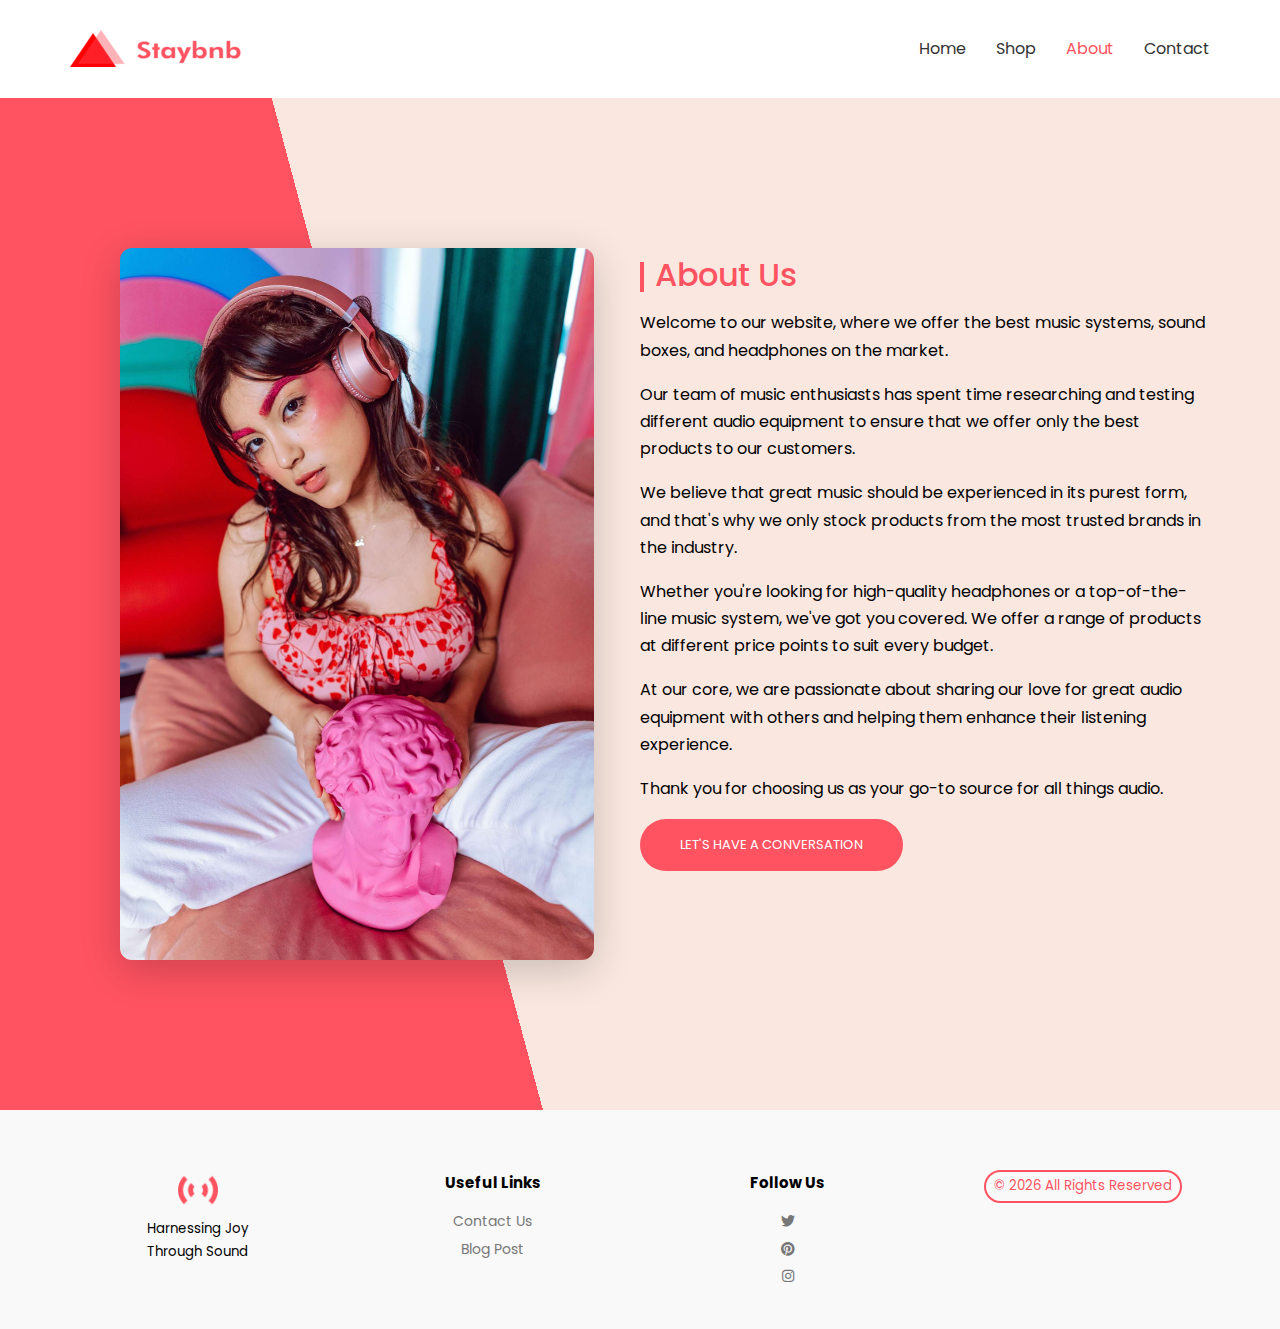
==== commit 3d9fe200: "Update" ====
--- a/about.html
+++ b/about.html
@@ -37,7 +37,7 @@
 				<div class="colm-100">
 					<div id="about-box">
 						<div id="about-img">
-							<img src="./resources/images/pexels-rodnae-productions-7035302.jpg" alt="">
+							<img src="./resources/images/about-page-hero-image.jpg" alt="">
 						</div>
 						<div id="about-txt">
 							<h1>About Us</h1>
--- a/resources/css/main.css
+++ b/resources/css/main.css
@@ -870,6 +870,7 @@
 
 #contact-box #contact-box-content {
 	display: flex;
+	position: relative;
 }
 
 #contact-box-content .contact-info {
@@ -929,7 +930,6 @@
 	outline: none;
 	color: #ddd;
 	font-size: 1.4rem;
-	text-transform: uppercase;
 	transition: border-color .2s;
 }
 
@@ -962,6 +962,60 @@
 	border: 2px solid var(--fiery-rose-dark);
 }
 
+.memo-modal {
+	position: absolute;
+	width: 100%;
+	height: 100%;
+	opacity: none;
+	display: none;
+}
+
+.memo-modal .memo {
+	width: 40%;
+	height: 40%;
+	position: relative;
+	top: 35%;
+	left: 75%;
+	transform: translate(-50%, -50%);
+	padding: 1rem;
+	border-radius: 3rem;
+	-webkit-box-shadow: 0 1.5rem 4rem rgba(0, 0, 0, 0.15);
+	box-shadow: 0 1.5rem 4rem rgba(0, 0, 0, 0.15);
+	display: table;
+}
+
+.memo::after {
+	content: '';
+	display: inline-block;
+	width: 12%;
+	height: 15%;
+	background: inherit;
+	position: absolute;
+	bottom: -14%;
+	left: 12%;
+	clip-path: polygon(0 0, 100% 0, 50% 100%);
+}
+
+.memo .memo-text {
+	display: table-cell;
+	vertical-align: middle;
+	color: #fff;
+	font-size: 2.2rem;
+	text-transform: uppercase;
+	font-weight: 700;
+	letter-spacing: 2px;
+	text-align: center;
+	word-wrap: break-word;
+}
+
+.success {
+	background-color: #0cff84; 
+}
+
+.error {
+	background-image: var(--orange);  
+}
+
 #about-us {
 	padding: 10rem 0;
 	/* background-color: var(--fiery-rose); */
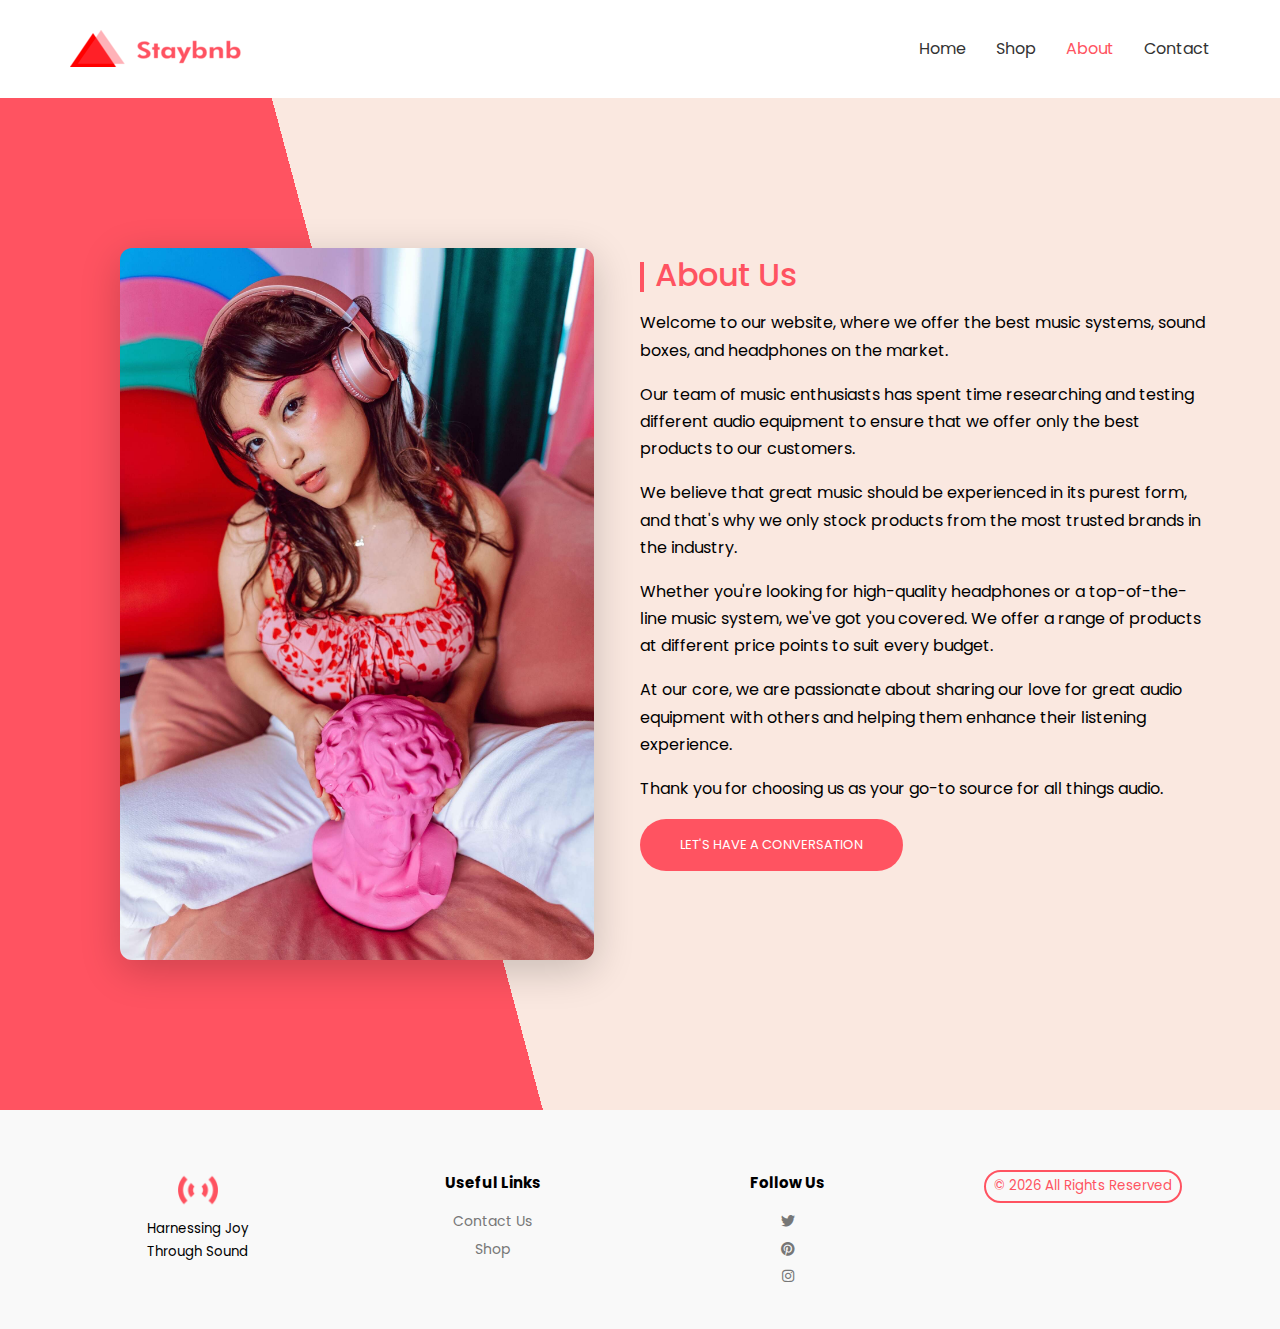
==== commit 773e4d42: "Update" ====
--- a/about.html
+++ b/about.html
@@ -58,7 +58,7 @@
 			<div class="row">
 				<div class="colm-25">
 					<div class="footer-logo">
-						<a href="index.html">
+						<a href="#">
 						<img src="resources/images/logo-small.png" alt="Logo" />
 						<small>Harnessing Joy<br /> Through Sound</small>
 						</a>
@@ -68,8 +68,8 @@
 					<div class="useful-links">
 						<h3 class="footer-menu-heading">Useful Links</h3>
 						<ul class="footer-menu">
-							<li class="footer-menu-item"><a href="#" class="footer-menu-link">Contact Us</a></li>
-							<li class="footer-menu-item"><a href="#" class="footer-menu-link">Blog Post</a></li>
+							<li class="footer-menu-item"><a href="contact.html" class="footer-menu-link">Contact Us</a></li>
+							<li class="footer-menu-item"><a href="shop.html" class="footer-menu-link">Shop</a></li>
 						</ul>
 					</div>
 				</div>
@@ -86,10 +86,6 @@
 				<div class="colm-25">
 					<div class="copy-right">
 						<small>
-							©
-							<script type="text/javascript">
-								document.write(new Date().getFullYear());
-							</script> All Rights Reserved
 						</small>
 					</div>
 				</div>
--- a/resources/css/main.css
+++ b/resources/css/main.css
@@ -1010,6 +1010,7 @@
 
 .success {
 	background-color: #0cff84; 
+	background-image: linear-gradient(to right bottom,#0cff84,#74c54f);
 }
 
 .error {
--- a/resources/css/responsive.css
+++ b/resources/css/responsive.css
@@ -238,6 +238,20 @@
 		text-align: justify;
 	}
 	
+	.memo-modal .memo {
+		width: 65%;
+		height: 40%;
+		position: relative;
+		top: 50%;
+		left: 50%;
+		transform: translate(-50%, -50%);
+		padding: 1rem;
+		border-radius: 3rem;
+		-webkit-box-shadow: 0 1.5rem 4rem rgba(0, 0, 0, 0.15);
+		box-shadow: 0 1.5rem 4rem rgba(0, 0, 0, 0.15);
+		display: table;
+	}
+	
 }
 
 
